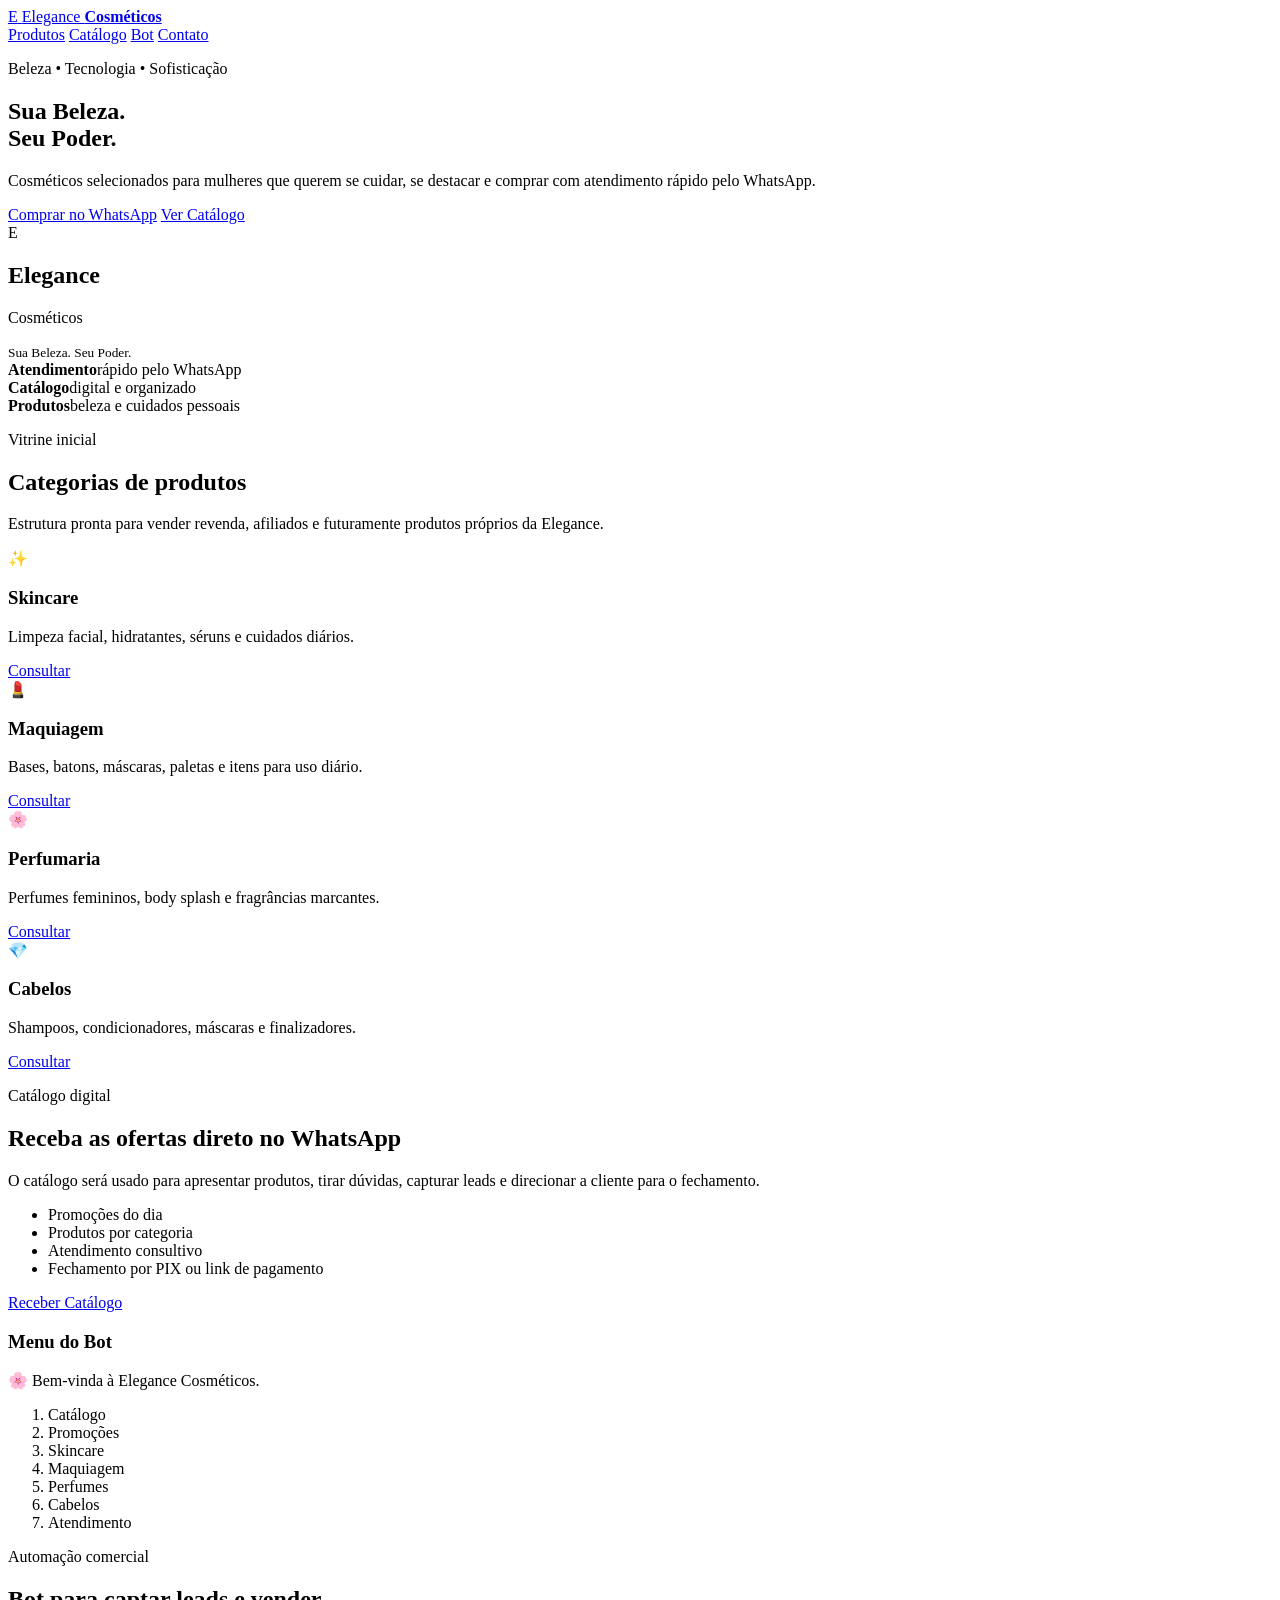
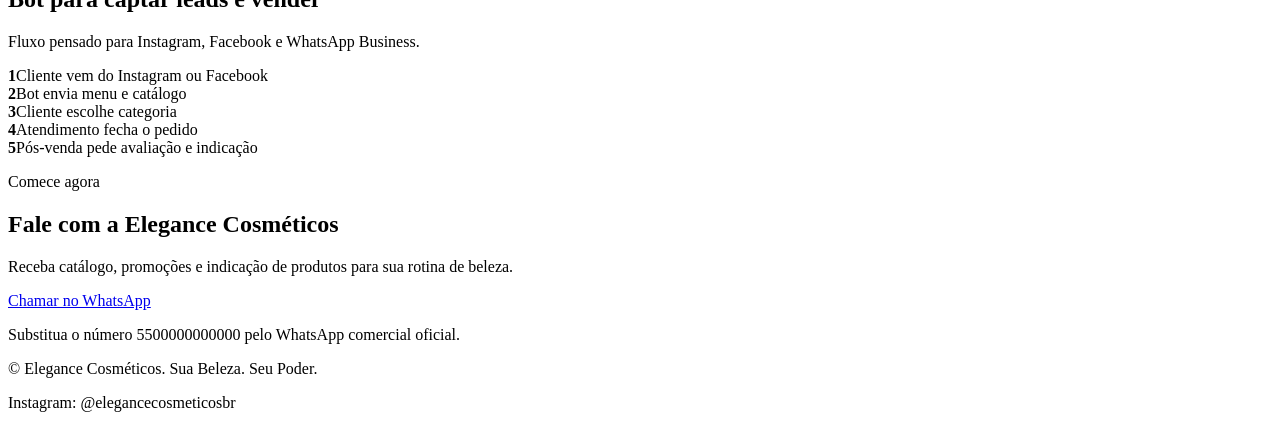
==== elegance-cosmeticos/index.html @ 9af6d6ea "Adicionar site inicial da Elegance Cosméticos" ====
<!DOCTYPE html>
<html lang="pt-BR">
<head>
  <meta charset="UTF-8" />
  <meta name="viewport" content="width=device-width, initial-scale=1.0" />
  <title>Elegance Cosméticos | Sua Beleza. Seu Poder.</title>
  <meta name="description" content="Elegance Cosméticos: catálogo, promoções, skincare, maquiagem, perfumes e cuidados pessoais com atendimento pelo WhatsApp." />
  <link rel="stylesheet" href="css/style.css" />
</head>
<body>
  <header class="topbar">
    <a class="brand" href="#inicio" aria-label="Elegance Cosméticos">
      <span class="brand-mark">E</span>
      <span class="brand-text">Elegance <strong>Cosméticos</strong></span>
    </a>
    <nav class="nav">
      <a href="#produtos">Produtos</a>
      <a href="#catalogo">Catálogo</a>
      <a href="#bot">Bot</a>
      <a href="#contato">Contato</a>
    </nav>
  </header>

  <main id="inicio">
    <section class="hero">
      <div class="hero-content">
        <p class="eyebrow">Beleza • Tecnologia • Sofisticação</p>
        <h1>Sua Beleza.<br />Seu Poder.</h1>
        <p class="subtitle">Cosméticos selecionados para mulheres que querem se cuidar, se destacar e comprar com atendimento rápido pelo WhatsApp.</p>
        <div class="hero-actions">
          <a class="btn primary" id="btn-whatsapp-hero" href="https://wa.me/5500000000000?text=Ol%C3%A1%2C%20quero%20receber%20o%20cat%C3%A1logo%20da%20Elegance%20Cosm%C3%A9ticos" target="_blank" rel="noopener">Comprar no WhatsApp</a>
          <a class="btn secondary" href="#catalogo">Ver Catálogo</a>
        </div>
      </div>
      <div class="hero-card" aria-label="Logo Elegance Cosméticos">
        <div class="logo-orb">
          <span>E</span>
        </div>
        <h2>Elegance</h2>
        <p>Cosméticos</p>
        <small>Sua Beleza. Seu Poder.</small>
      </div>
    </section>

    <section class="metrics" aria-label="Diferenciais">
      <div><strong>Atendimento</strong><span>rápido pelo WhatsApp</span></div>
      <div><strong>Catálogo</strong><span>digital e organizado</span></div>
      <div><strong>Produtos</strong><span>beleza e cuidados pessoais</span></div>
    </section>

    <section id="produtos" class="section">
      <div class="section-head">
        <p class="eyebrow">Vitrine inicial</p>
        <h2>Categorias de produtos</h2>
        <p>Estrutura pronta para vender revenda, afiliados e futuramente produtos próprios da Elegance.</p>
      </div>
      <div class="grid cards">
        <article class="card">
          <span>✨</span>
          <h3>Skincare</h3>
          <p>Limpeza facial, hidratantes, séruns e cuidados diários.</p>
          <a href="https://wa.me/5500000000000?text=Quero%20produtos%20de%20skincare%20da%20Elegance" target="_blank" rel="noopener">Consultar</a>
        </article>
        <article class="card">
          <span>💄</span>
          <h3>Maquiagem</h3>
          <p>Bases, batons, máscaras, paletas e itens para uso diário.</p>
          <a href="https://wa.me/5500000000000?text=Quero%20produtos%20de%20maquiagem%20da%20Elegance" target="_blank" rel="noopener">Consultar</a>
        </article>
        <article class="card">
          <span>🌸</span>
          <h3>Perfumaria</h3>
          <p>Perfumes femininos, body splash e fragrâncias marcantes.</p>
          <a href="https://wa.me/5500000000000?text=Quero%20ver%20perfumes%20da%20Elegance" target="_blank" rel="noopener">Consultar</a>
        </article>
        <article class="card">
          <span>💎</span>
          <h3>Cabelos</h3>
          <p>Shampoos, condicionadores, máscaras e finalizadores.</p>
          <a href="https://wa.me/5500000000000?text=Quero%20produtos%20para%20cabelos%20da%20Elegance" target="_blank" rel="noopener">Consultar</a>
        </article>
      </div>
    </section>

    <section id="catalogo" class="section split">
      <div>
        <p class="eyebrow">Catálogo digital</p>
        <h2>Receba as ofertas direto no WhatsApp</h2>
        <p>O catálogo será usado para apresentar produtos, tirar dúvidas, capturar leads e direcionar a cliente para o fechamento.</p>
        <ul class="checklist">
          <li>Promoções do dia</li>
          <li>Produtos por categoria</li>
          <li>Atendimento consultivo</li>
          <li>Fechamento por PIX ou link de pagamento</li>
        </ul>
        <a class="btn primary" href="https://wa.me/5500000000000?text=Ol%C3%A1%2C%20quero%20receber%20o%20cat%C3%A1logo%20da%20Elegance%20Cosm%C3%A9ticos" target="_blank" rel="noopener">Receber Catálogo</a>
      </div>
      <div class="catalog-card">
        <h3>Menu do Bot</h3>
        <p>🌸 Bem-vinda à Elegance Cosméticos.</p>
        <ol>
          <li>Catálogo</li>
          <li>Promoções</li>
          <li>Skincare</li>
          <li>Maquiagem</li>
          <li>Perfumes</li>
          <li>Cabelos</li>
          <li>Atendimento</li>
        </ol>
      </div>
    </section>

    <section id="bot" class="section">
      <div class="section-head">
        <p class="eyebrow">Automação comercial</p>
        <h2>Bot para captar leads e vender</h2>
        <p>Fluxo pensado para Instagram, Facebook e WhatsApp Business.</p>
      </div>
      <div class="timeline">
        <div><strong>1</strong><span>Cliente vem do Instagram ou Facebook</span></div>
        <div><strong>2</strong><span>Bot envia menu e catálogo</span></div>
        <div><strong>3</strong><span>Cliente escolhe categoria</span></div>
        <div><strong>4</strong><span>Atendimento fecha o pedido</span></div>
        <div><strong>5</strong><span>Pós-venda pede avaliação e indicação</span></div>
      </div>
    </section>

    <section id="contato" class="section contact">
      <p class="eyebrow">Comece agora</p>
      <h2>Fale com a Elegance Cosméticos</h2>
      <p>Receba catálogo, promoções e indicação de produtos para sua rotina de beleza.</p>
      <a class="btn primary" href="https://wa.me/5500000000000?text=Ol%C3%A1%2C%20vim%20pelo%20site%20da%20Elegance%20Cosm%C3%A9ticos" target="_blank" rel="noopener">Chamar no WhatsApp</a>
      <p class="note">Substitua o número 5500000000000 pelo WhatsApp comercial oficial.</p>
    </section>
  </main>

  <footer class="footer">
    <p>© <span id="year"></span> Elegance Cosméticos. Sua Beleza. Seu Poder.</p>
    <p>Instagram: @elegancecosmeticosbr</p>
  </footer>

  <script src="js/script.js"></script>
</body>
</html>
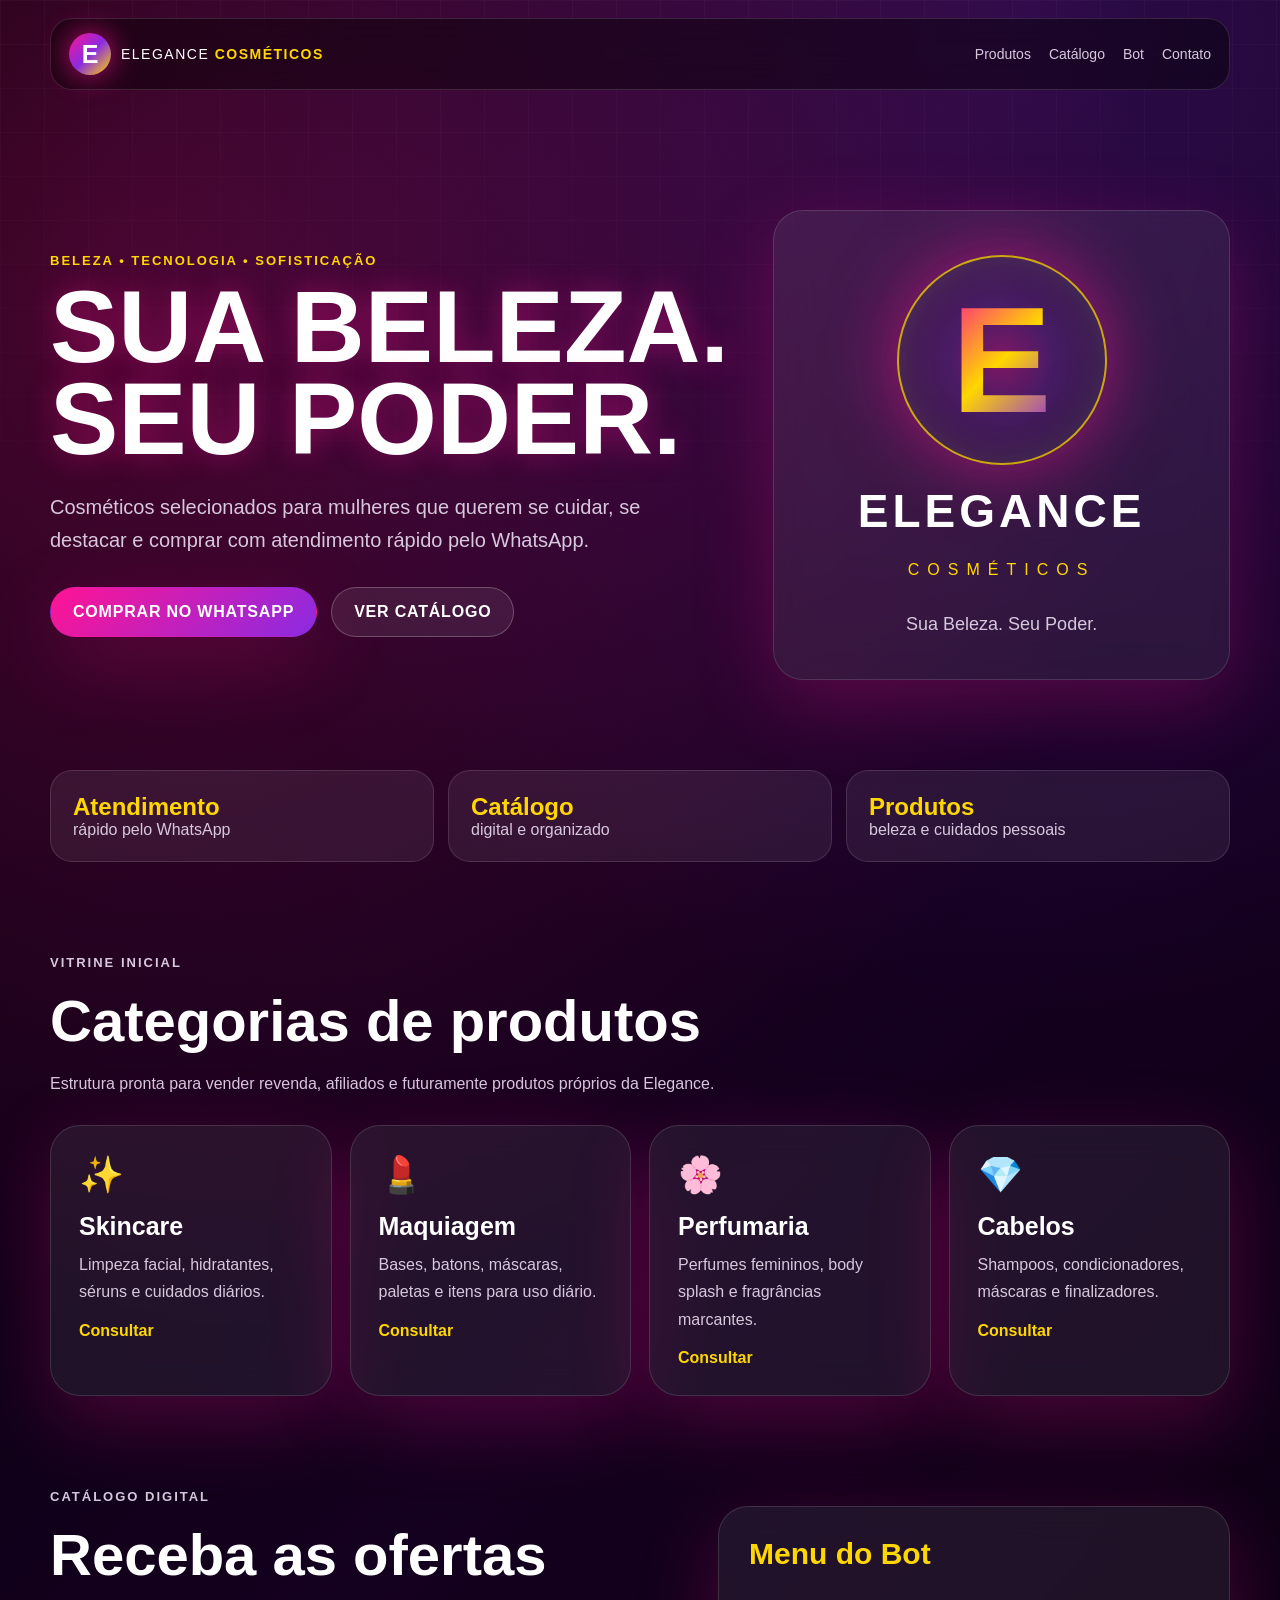
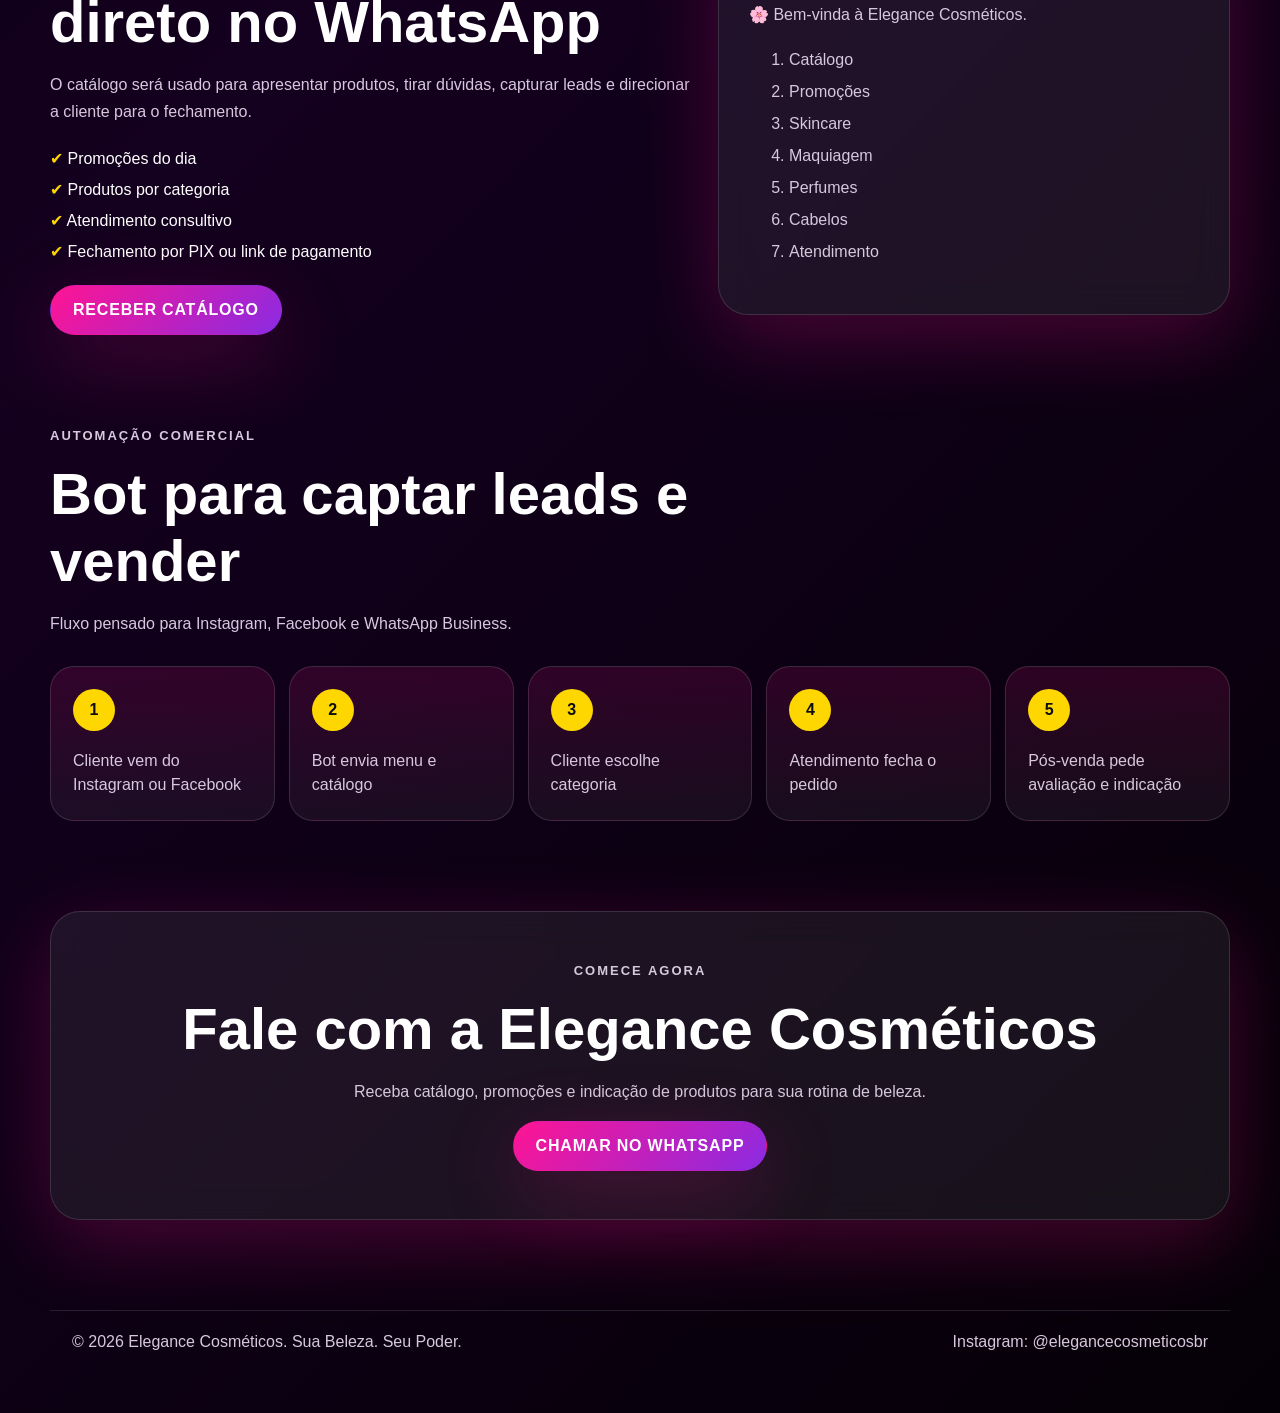
==== commit c98061e3: "Configurar WhatsApp comercial da Elegance Cosméticos" ====
--- a/elegance-cosmeticos/index.html
+++ b/elegance-cosmeticos/index.html
@@ -28,7 +28,7 @@
         <h1>Sua Beleza.<br />Seu Poder.</h1>
         <p class="subtitle">Cosméticos selecionados para mulheres que querem se cuidar, se destacar e comprar com atendimento rápido pelo WhatsApp.</p>
         <div class="hero-actions">
-          <a class="btn primary" id="btn-whatsapp-hero" href="https://wa.me/5500000000000?text=Ol%C3%A1%2C%20quero%20receber%20o%20cat%C3%A1logo%20da%20Elegance%20Cosm%C3%A9ticos" target="_blank" rel="noopener">Comprar no WhatsApp</a>
+          <a class="btn primary" id="btn-whatsapp-hero" href="https://wa.me/5531995170249?text=Ol%C3%A1%2C%20quero%20receber%20o%20cat%C3%A1logo%20da%20Elegance%20Cosm%C3%A9ticos" target="_blank" rel="noopener">Comprar no WhatsApp</a>
           <a class="btn secondary" href="#catalogo">Ver Catálogo</a>
         </div>
       </div>
@@ -59,25 +59,25 @@
           <span>✨</span>
           <h3>Skincare</h3>
           <p>Limpeza facial, hidratantes, séruns e cuidados diários.</p>
-          <a href="https://wa.me/5500000000000?text=Quero%20produtos%20de%20skincare%20da%20Elegance" target="_blank" rel="noopener">Consultar</a>
+          <a href="https://wa.me/5531995170249?text=Quero%20produtos%20de%20skincare%20da%20Elegance" target="_blank" rel="noopener">Consultar</a>
         </article>
         <article class="card">
           <span>💄</span>
           <h3>Maquiagem</h3>
           <p>Bases, batons, máscaras, paletas e itens para uso diário.</p>
-          <a href="https://wa.me/5500000000000?text=Quero%20produtos%20de%20maquiagem%20da%20Elegance" target="_blank" rel="noopener">Consultar</a>
+          <a href="https://wa.me/5531995170249?text=Quero%20produtos%20de%20maquiagem%20da%20Elegance" target="_blank" rel="noopener">Consultar</a>
         </article>
         <article class="card">
           <span>🌸</span>
           <h3>Perfumaria</h3>
           <p>Perfumes femininos, body splash e fragrâncias marcantes.</p>
-          <a href="https://wa.me/5500000000000?text=Quero%20ver%20perfumes%20da%20Elegance" target="_blank" rel="noopener">Consultar</a>
+          <a href="https://wa.me/5531995170249?text=Quero%20ver%20perfumes%20da%20Elegance" target="_blank" rel="noopener">Consultar</a>
         </article>
         <article class="card">
           <span>💎</span>
           <h3>Cabelos</h3>
           <p>Shampoos, condicionadores, máscaras e finalizadores.</p>
-          <a href="https://wa.me/5500000000000?text=Quero%20produtos%20para%20cabelos%20da%20Elegance" target="_blank" rel="noopener">Consultar</a>
+          <a href="https://wa.me/5531995170249?text=Quero%20produtos%20para%20cabelos%20da%20Elegance" target="_blank" rel="noopener">Consultar</a>
         </article>
       </div>
     </section>
@@ -93,7 +93,7 @@
           <li>Atendimento consultivo</li>
           <li>Fechamento por PIX ou link de pagamento</li>
         </ul>
-        <a class="btn primary" href="https://wa.me/5500000000000?text=Ol%C3%A1%2C%20quero%20receber%20o%20cat%C3%A1logo%20da%20Elegance%20Cosm%C3%A9ticos" target="_blank" rel="noopener">Receber Catálogo</a>
+        <a class="btn primary" href="https://wa.me/5531995170249?text=Ol%C3%A1%2C%20quero%20receber%20o%20cat%C3%A1logo%20da%20Elegance%20Cosm%C3%A9ticos" target="_blank" rel="noopener">Receber Catálogo</a>
       </div>
       <div class="catalog-card">
         <h3>Menu do Bot</h3>
@@ -129,8 +129,7 @@
       <p class="eyebrow">Comece agora</p>
       <h2>Fale com a Elegance Cosméticos</h2>
       <p>Receba catálogo, promoções e indicação de produtos para sua rotina de beleza.</p>
-      <a class="btn primary" href="https://wa.me/5500000000000?text=Ol%C3%A1%2C%20vim%20pelo%20site%20da%20Elegance%20Cosm%C3%A9ticos" target="_blank" rel="noopener">Chamar no WhatsApp</a>
-      <p class="note">Substitua o número 5500000000000 pelo WhatsApp comercial oficial.</p>
+      <a class="btn primary" href="https://wa.me/5531995170249?text=Ol%C3%A1%2C%20vim%20pelo%20site%20da%20Elegance%20Cosm%C3%A9ticos" target="_blank" rel="noopener">Chamar no WhatsApp</a>
     </section>
   </main>
 
--- a/elegance-cosmeticos/css/style.css
+++ b/elegance-cosmeticos/css/style.css
@@ -0,0 +1,415 @@
+:root {
+  --bg: #09000d;
+  --panel: rgba(255, 255, 255, 0.07);
+  --panel-strong: rgba(255, 255, 255, 0.12);
+  --pink: #ff1493;
+  --purple: #8a2be2;
+  --gold: #ffd700;
+  --white: #ffffff;
+  --muted: #d7c8dd;
+  --dark: #0d0d0d;
+  --shadow: 0 24px 80px rgba(255, 20, 147, 0.24);
+}
+
+* {
+  box-sizing: border-box;
+}
+
+html {
+  scroll-behavior: smooth;
+}
+
+body {
+  margin: 0;
+  font-family: Arial, Helvetica, sans-serif;
+  color: var(--white);
+  background:
+    radial-gradient(circle at 10% 10%, rgba(255, 20, 147, 0.26), transparent 35%),
+    radial-gradient(circle at 80% 0%, rgba(138, 43, 226, 0.26), transparent 32%),
+    linear-gradient(135deg, #050007 0%, #14001f 45%, #050007 100%);
+  min-height: 100vh;
+}
+
+body::before {
+  content: "";
+  position: fixed;
+  inset: 0;
+  pointer-events: none;
+  background-image:
+    linear-gradient(rgba(255, 255, 255, 0.035) 1px, transparent 1px),
+    linear-gradient(90deg, rgba(255, 255, 255, 0.035) 1px, transparent 1px);
+  background-size: 44px 44px;
+  mask-image: linear-gradient(to bottom, rgba(0,0,0,0.8), transparent 75%);
+}
+
+a {
+  color: inherit;
+  text-decoration: none;
+}
+
+.topbar {
+  width: min(1180px, calc(100% - 32px));
+  margin: 18px auto 0;
+  padding: 14px 18px;
+  display: flex;
+  justify-content: space-between;
+  align-items: center;
+  gap: 18px;
+  background: rgba(0, 0, 0, 0.42);
+  border: 1px solid rgba(255, 255, 255, 0.13);
+  border-radius: 22px;
+  backdrop-filter: blur(16px);
+  position: sticky;
+  top: 12px;
+  z-index: 10;
+}
+
+.brand {
+  display: flex;
+  align-items: center;
+  gap: 10px;
+}
+
+.brand-mark {
+  width: 42px;
+  height: 42px;
+  display: grid;
+  place-items: center;
+  border-radius: 50%;
+  font-weight: 900;
+  font-size: 25px;
+  background: linear-gradient(135deg, var(--pink), var(--purple), var(--gold));
+  box-shadow: 0 0 28px rgba(255, 20, 147, 0.72);
+}
+
+.brand-text {
+  text-transform: uppercase;
+  letter-spacing: 1.5px;
+  font-size: 14px;
+}
+
+.brand-text strong {
+  color: var(--gold);
+}
+
+.nav {
+  display: flex;
+  gap: 18px;
+  color: var(--muted);
+  font-size: 14px;
+}
+
+.nav a:hover {
+  color: var(--white);
+}
+
+.hero {
+  width: min(1180px, calc(100% - 32px));
+  min-height: 650px;
+  margin: 30px auto 0;
+  display: grid;
+  grid-template-columns: 1.2fr 0.8fr;
+  align-items: center;
+  gap: 38px;
+}
+
+.eyebrow {
+  color: var(--gold);
+  text-transform: uppercase;
+  font-weight: 700;
+  letter-spacing: 2px;
+  font-size: 13px;
+}
+
+h1, h2, h3, p {
+  margin-top: 0;
+}
+
+h1 {
+  font-size: clamp(54px, 8vw, 104px);
+  line-height: 0.9;
+  margin-bottom: 26px;
+  text-transform: uppercase;
+  text-shadow: 0 0 30px rgba(255, 20, 147, 0.42);
+}
+
+.subtitle {
+  color: var(--muted);
+  max-width: 620px;
+  font-size: 20px;
+  line-height: 1.65;
+}
+
+.hero-actions {
+  display: flex;
+  flex-wrap: wrap;
+  gap: 14px;
+  margin-top: 30px;
+}
+
+.btn {
+  display: inline-flex;
+  align-items: center;
+  justify-content: center;
+  min-height: 50px;
+  padding: 0 22px;
+  border-radius: 999px;
+  font-weight: 800;
+  text-transform: uppercase;
+  letter-spacing: 0.8px;
+  border: 1px solid transparent;
+}
+
+.btn.primary {
+  background: linear-gradient(135deg, var(--pink), var(--purple));
+  box-shadow: var(--shadow);
+}
+
+.btn.secondary {
+  border-color: rgba(255, 255, 255, 0.24);
+  background: rgba(255, 255, 255, 0.08);
+}
+
+.hero-card, .catalog-card, .card, .contact {
+  background: var(--panel);
+  border: 1px solid rgba(255, 255, 255, 0.13);
+  border-radius: 30px;
+  box-shadow: var(--shadow);
+  backdrop-filter: blur(18px);
+}
+
+.hero-card {
+  min-height: 470px;
+  display: grid;
+  place-items: center;
+  text-align: center;
+  padding: 34px;
+}
+
+.logo-orb {
+  width: 210px;
+  height: 210px;
+  border-radius: 50%;
+  display: grid;
+  place-items: center;
+  border: 2px solid rgba(255, 215, 0, 0.75);
+  background: radial-gradient(circle, rgba(255, 20, 147, 0.35), rgba(138, 43, 226, 0.18), transparent 70%);
+  box-shadow: inset 0 0 40px rgba(255, 255, 255, 0.1), 0 0 70px rgba(255, 20, 147, 0.55);
+}
+
+.logo-orb span {
+  font-size: 150px;
+  font-weight: 900;
+  line-height: 1;
+  background: linear-gradient(135deg, var(--pink), var(--gold), var(--purple));
+  -webkit-background-clip: text;
+  background-clip: text;
+  color: transparent;
+}
+
+.hero-card h2 {
+  font-size: 46px;
+  text-transform: uppercase;
+  letter-spacing: 4px;
+  margin-bottom: 4px;
+}
+
+.hero-card p {
+  color: var(--gold);
+  text-transform: uppercase;
+  letter-spacing: 8px;
+}
+
+.hero-card small {
+  color: var(--muted);
+  font-size: 18px;
+}
+
+.metrics {
+  width: min(1180px, calc(100% - 32px));
+  margin: 0 auto 40px;
+  display: grid;
+  grid-template-columns: repeat(3, 1fr);
+  gap: 14px;
+}
+
+.metrics div {
+  padding: 22px;
+  border-radius: 22px;
+  background: var(--panel);
+  border: 1px solid rgba(255, 255, 255, 0.12);
+}
+
+.metrics strong,
+.metrics span {
+  display: block;
+}
+
+.metrics strong {
+  font-size: 24px;
+  color: var(--gold);
+}
+
+.metrics span {
+  color: var(--muted);
+}
+
+.section {
+  width: min(1180px, calc(100% - 32px));
+  margin: 90px auto;
+}
+
+.section-head {
+  max-width: 720px;
+  margin-bottom: 28px;
+}
+
+.section h2 {
+  font-size: clamp(34px, 5vw, 58px);
+  margin-bottom: 16px;
+}
+
+.section p {
+  color: var(--muted);
+  line-height: 1.7;
+}
+
+.grid.cards {
+  display: grid;
+  grid-template-columns: repeat(4, 1fr);
+  gap: 18px;
+}
+
+.card {
+  padding: 28px;
+}
+
+.card span {
+  font-size: 36px;
+}
+
+.card h3 {
+  font-size: 25px;
+  margin: 16px 0 10px;
+}
+
+.card a {
+  color: var(--gold);
+  font-weight: 800;
+}
+
+.split {
+  display: grid;
+  grid-template-columns: 1fr 0.8fr;
+  gap: 28px;
+  align-items: center;
+}
+
+.checklist {
+  list-style: none;
+  padding: 0;
+  margin: 24px 0;
+}
+
+.checklist li {
+  margin: 12px 0;
+  color: var(--white);
+}
+
+.checklist li::before {
+  content: "✔ ";
+  color: var(--gold);
+}
+
+.catalog-card {
+  padding: 30px;
+}
+
+.catalog-card h3 {
+  color: var(--gold);
+  font-size: 30px;
+}
+
+.catalog-card ol {
+  color: var(--muted);
+  line-height: 2;
+}
+
+.timeline {
+  display: grid;
+  grid-template-columns: repeat(5, 1fr);
+  gap: 14px;
+}
+
+.timeline div {
+  padding: 22px;
+  min-height: 150px;
+  border-radius: 24px;
+  background: linear-gradient(180deg, rgba(255, 20, 147, 0.14), rgba(255,255,255,0.05));
+  border: 1px solid rgba(255, 255, 255, 0.13);
+}
+
+.timeline strong {
+  width: 42px;
+  height: 42px;
+  border-radius: 50%;
+  display: grid;
+  place-items: center;
+  background: var(--gold);
+  color: var(--dark);
+  margin-bottom: 18px;
+}
+
+.timeline span {
+  color: var(--muted);
+  line-height: 1.55;
+}
+
+.contact {
+  padding: 48px;
+  text-align: center;
+}
+
+.note {
+  margin-top: 20px;
+  font-size: 14px;
+}
+
+.footer {
+  width: min(1180px, calc(100% - 32px));
+  margin: 40px auto 24px;
+  padding: 22px;
+  color: var(--muted);
+  display: flex;
+  justify-content: space-between;
+  gap: 16px;
+  border-top: 1px solid rgba(255, 255, 255, 0.12);
+}
+
+@media (max-width: 900px) {
+  .topbar,
+  .footer {
+    flex-direction: column;
+  }
+
+  .nav {
+    flex-wrap: wrap;
+    justify-content: center;
+  }
+
+  .hero,
+  .split {
+    grid-template-columns: 1fr;
+  }
+
+  .metrics,
+  .grid.cards,
+  .timeline {
+    grid-template-columns: 1fr;
+  }
+
+  .hero {
+    min-height: auto;
+    padding: 40px 0;
+  }
+}
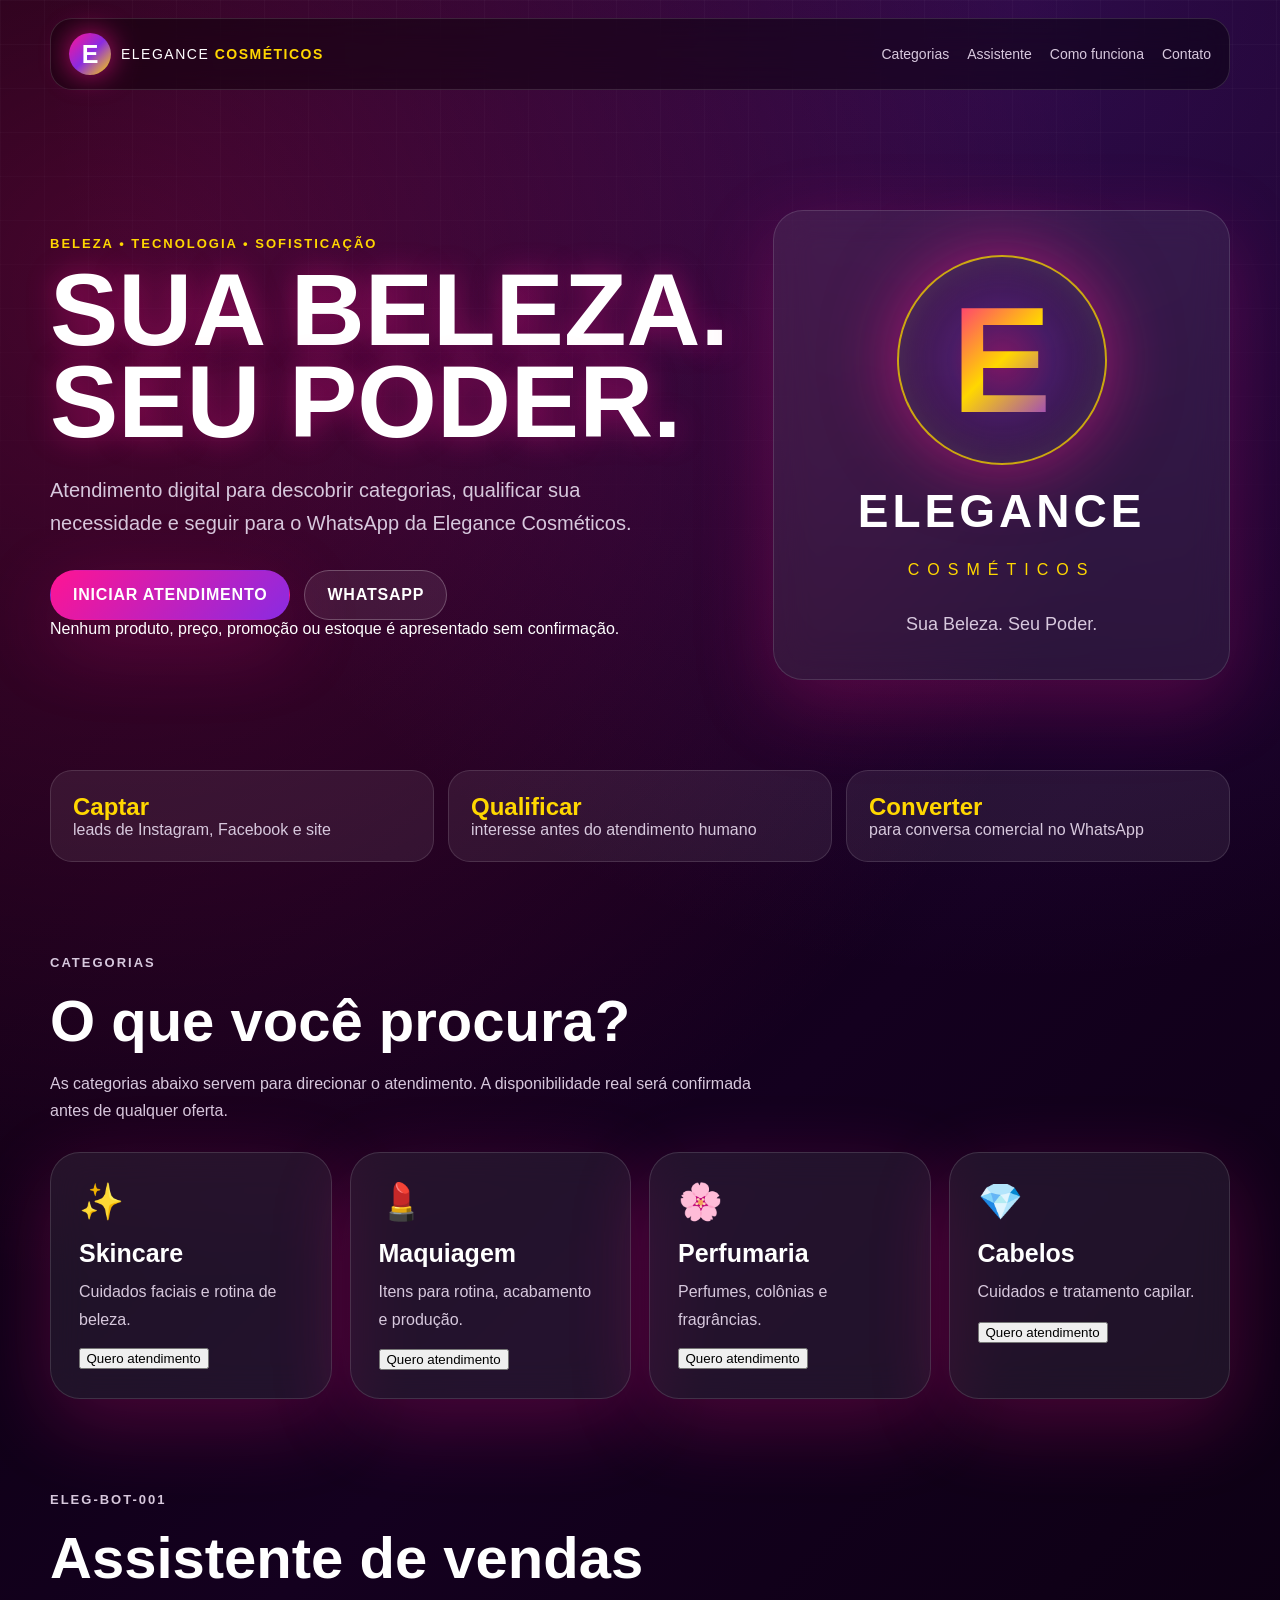
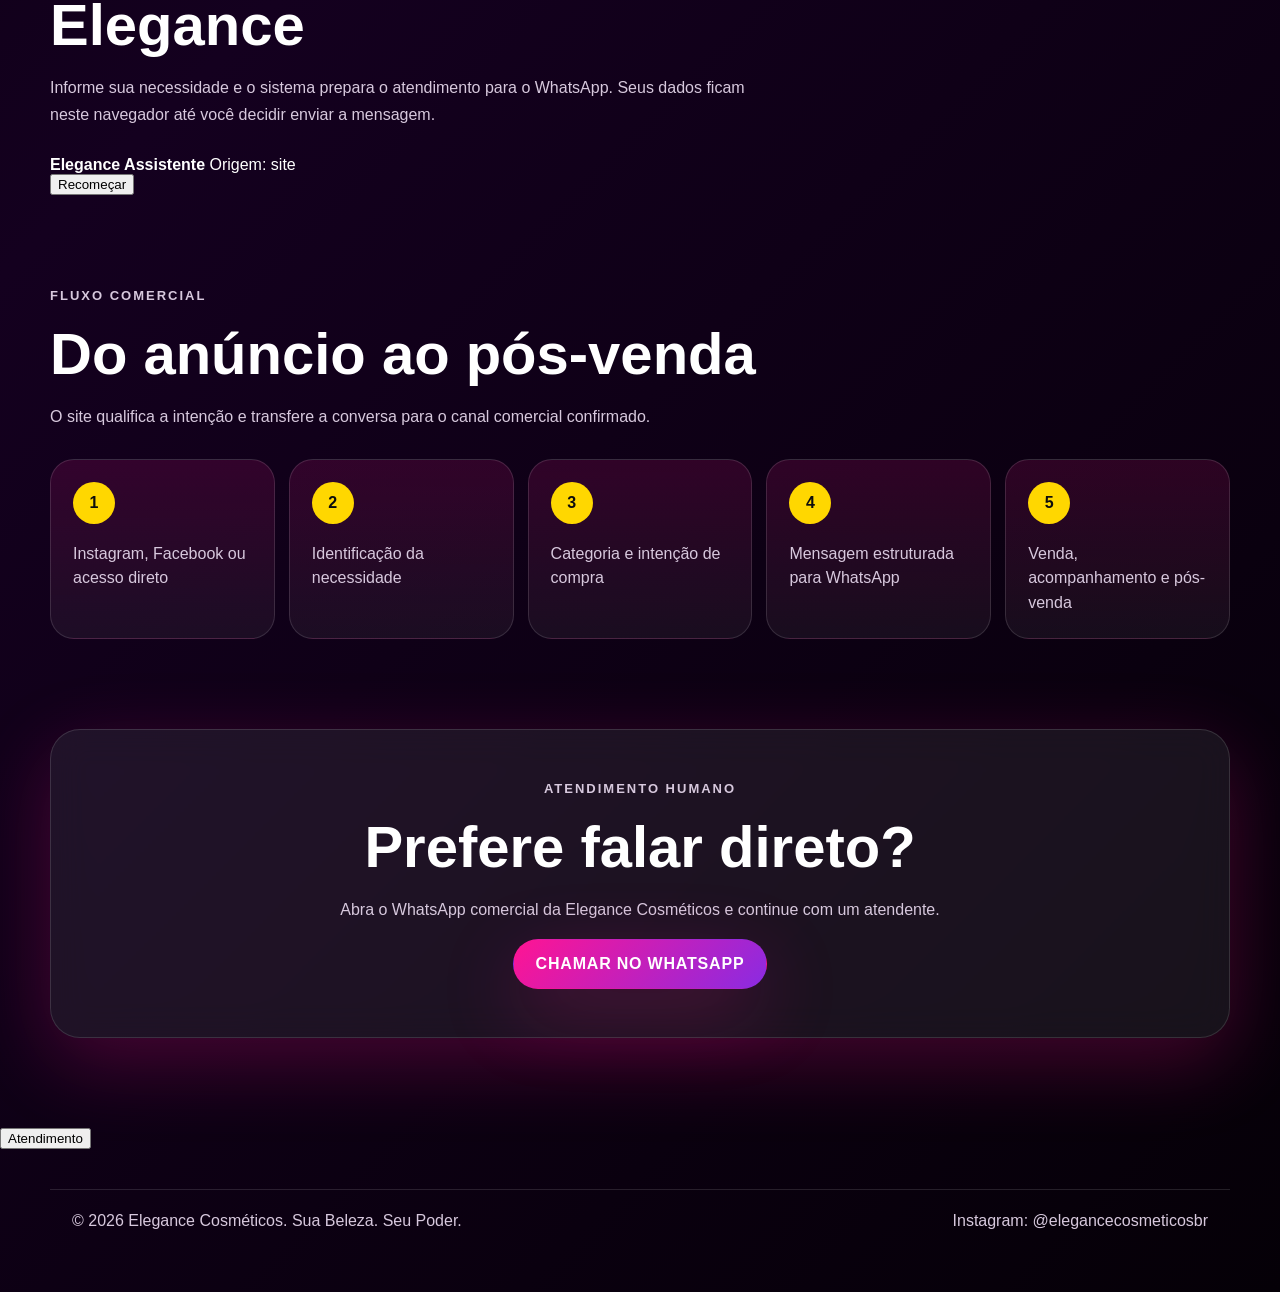
==== commit 9ac3648b: "Adicionar assistente comercial interativo da Elegance" ====
--- a/elegance-cosmeticos/index.html
+++ b/elegance-cosmeticos/index.html
@@ -4,7 +4,7 @@
   <meta charset="UTF-8" />
   <meta name="viewport" content="width=device-width, initial-scale=1.0" />
   <title>Elegance Cosméticos | Sua Beleza. Seu Poder.</title>
-  <meta name="description" content="Elegance Cosméticos: catálogo, promoções, skincare, maquiagem, perfumes e cuidados pessoais com atendimento pelo WhatsApp." />
+  <meta name="description" content="Elegance Cosméticos: beleza, perfumaria, maquiagem, skincare e cuidados pessoais com atendimento pelo WhatsApp." />
   <link rel="stylesheet" href="css/style.css" />
 </head>
 <body>
@@ -14,9 +14,9 @@
       <span class="brand-text">Elegance <strong>Cosméticos</strong></span>
     </a>
     <nav class="nav">
-      <a href="#produtos">Produtos</a>
-      <a href="#catalogo">Catálogo</a>
-      <a href="#bot">Bot</a>
+      <a href="#produtos">Categorias</a>
+      <a href="#assistente">Assistente</a>
+      <a href="#fluxo">Como funciona</a>
       <a href="#contato">Contato</a>
     </nav>
   </header>
@@ -26,112 +26,124 @@
       <div class="hero-content">
         <p class="eyebrow">Beleza • Tecnologia • Sofisticação</p>
         <h1>Sua Beleza.<br />Seu Poder.</h1>
-        <p class="subtitle">Cosméticos selecionados para mulheres que querem se cuidar, se destacar e comprar com atendimento rápido pelo WhatsApp.</p>
+        <p class="subtitle">Atendimento digital para descobrir categorias, qualificar sua necessidade e seguir para o WhatsApp da Elegance Cosméticos.</p>
         <div class="hero-actions">
-          <a class="btn primary" id="btn-whatsapp-hero" href="https://wa.me/5531995170249?text=Ol%C3%A1%2C%20quero%20receber%20o%20cat%C3%A1logo%20da%20Elegance%20Cosm%C3%A9ticos" target="_blank" rel="noopener">Comprar no WhatsApp</a>
-          <a class="btn secondary" href="#catalogo">Ver Catálogo</a>
+          <a class="btn primary" href="#assistente">Iniciar atendimento</a>
+          <a class="btn secondary" href="https://wa.me/5531995170249?text=Ol%C3%A1%2C%20vim%20pelo%20site%20da%20Elegance%20Cosm%C3%A9ticos" target="_blank" rel="noopener">WhatsApp</a>
         </div>
+        <p class="microcopy">Nenhum produto, preço, promoção ou estoque é apresentado sem confirmação.</p>
       </div>
-      <div class="hero-card" aria-label="Logo Elegance Cosméticos">
-        <div class="logo-orb">
-          <span>E</span>
-        </div>
+
+      <div class="hero-card" aria-label="Elegance Cosméticos">
+        <div class="logo-orb"><span>E</span></div>
         <h2>Elegance</h2>
         <p>Cosméticos</p>
         <small>Sua Beleza. Seu Poder.</small>
       </div>
     </section>
 
-    <section class="metrics" aria-label="Diferenciais">
-      <div><strong>Atendimento</strong><span>rápido pelo WhatsApp</span></div>
-      <div><strong>Catálogo</strong><span>digital e organizado</span></div>
-      <div><strong>Produtos</strong><span>beleza e cuidados pessoais</span></div>
+    <section class="metrics" aria-label="Objetivos da operação">
+      <div><strong>Captar</strong><span>leads de Instagram, Facebook e site</span></div>
+      <div><strong>Qualificar</strong><span>interesse antes do atendimento humano</span></div>
+      <div><strong>Converter</strong><span>para conversa comercial no WhatsApp</span></div>
     </section>
 
     <section id="produtos" class="section">
       <div class="section-head">
-        <p class="eyebrow">Vitrine inicial</p>
-        <h2>Categorias de produtos</h2>
-        <p>Estrutura pronta para vender revenda, afiliados e futuramente produtos próprios da Elegance.</p>
+        <p class="eyebrow">Categorias</p>
+        <h2>O que você procura?</h2>
+        <p>As categorias abaixo servem para direcionar o atendimento. A disponibilidade real será confirmada antes de qualquer oferta.</p>
       </div>
+
       <div class="grid cards">
         <article class="card">
           <span>✨</span>
           <h3>Skincare</h3>
-          <p>Limpeza facial, hidratantes, séruns e cuidados diários.</p>
-          <a href="https://wa.me/5531995170249?text=Quero%20produtos%20de%20skincare%20da%20Elegance" target="_blank" rel="noopener">Consultar</a>
+          <p>Cuidados faciais e rotina de beleza.</p>
+          <button class="text-button js-start-category" data-category="Skincare">Quero atendimento</button>
         </article>
         <article class="card">
           <span>💄</span>
           <h3>Maquiagem</h3>
-          <p>Bases, batons, máscaras, paletas e itens para uso diário.</p>
-          <a href="https://wa.me/5531995170249?text=Quero%20produtos%20de%20maquiagem%20da%20Elegance" target="_blank" rel="noopener">Consultar</a>
+          <p>Itens para rotina, acabamento e produção.</p>
+          <button class="text-button js-start-category" data-category="Maquiagem">Quero atendimento</button>
         </article>
         <article class="card">
           <span>🌸</span>
           <h3>Perfumaria</h3>
-          <p>Perfumes femininos, body splash e fragrâncias marcantes.</p>
-          <a href="https://wa.me/5531995170249?text=Quero%20ver%20perfumes%20da%20Elegance" target="_blank" rel="noopener">Consultar</a>
+          <p>Perfumes, colônias e fragrâncias.</p>
+          <button class="text-button js-start-category" data-category="Perfumaria">Quero atendimento</button>
         </article>
         <article class="card">
           <span>💎</span>
           <h3>Cabelos</h3>
-          <p>Shampoos, condicionadores, máscaras e finalizadores.</p>
-          <a href="https://wa.me/5531995170249?text=Quero%20produtos%20para%20cabelos%20da%20Elegance" target="_blank" rel="noopener">Consultar</a>
+          <p>Cuidados e tratamento capilar.</p>
+          <button class="text-button js-start-category" data-category="Cabelos">Quero atendimento</button>
         </article>
       </div>
     </section>
 
-    <section id="catalogo" class="section split">
-      <div>
-        <p class="eyebrow">Catálogo digital</p>
-        <h2>Receba as ofertas direto no WhatsApp</h2>
-        <p>O catálogo será usado para apresentar produtos, tirar dúvidas, capturar leads e direcionar a cliente para o fechamento.</p>
-        <ul class="checklist">
-          <li>Promoções do dia</li>
-          <li>Produtos por categoria</li>
-          <li>Atendimento consultivo</li>
-          <li>Fechamento por PIX ou link de pagamento</li>
-        </ul>
-        <a class="btn primary" href="https://wa.me/5531995170249?text=Ol%C3%A1%2C%20quero%20receber%20o%20cat%C3%A1logo%20da%20Elegance%20Cosm%C3%A9ticos" target="_blank" rel="noopener">Receber Catálogo</a>
+    <section id="assistente" class="section assistant-section">
+      <div class="section-head">
+        <p class="eyebrow">ELEG-BOT-001</p>
+        <h2>Assistente de vendas Elegance</h2>
+        <p>Informe sua necessidade e o sistema prepara o atendimento para o WhatsApp. Seus dados ficam neste navegador até você decidir enviar a mensagem.</p>
       </div>
-      <div class="catalog-card">
-        <h3>Menu do Bot</h3>
-        <p>🌸 Bem-vinda à Elegance Cosméticos.</p>
-        <ol>
-          <li>Catálogo</li>
-          <li>Promoções</li>
-          <li>Skincare</li>
-          <li>Maquiagem</li>
-          <li>Perfumes</li>
-          <li>Cabelos</li>
-          <li>Atendimento</li>
-        </ol>
+
+      <div class="bot-shell">
+        <div class="bot-top">
+          <div>
+            <strong>Elegance Assistente</strong>
+            <span id="lead-source-label">Origem: site</span>
+          </div>
+          <button id="bot-reset" class="bot-reset" type="button">Recomeçar</button>
+        </div>
+
+        <div id="bot-messages" class="bot-messages" aria-live="polite"></div>
+        <div id="bot-actions" class="bot-actions"></div>
+
+        <form id="bot-name-form" class="bot-form" hidden>
+          <label for="lead-name">Como podemos chamar você?</label>
+          <div class="bot-form-row">
+            <input id="lead-name" name="lead-name" autocomplete="name" maxlength="60" placeholder="Seu nome" required />
+            <button class="btn primary compact" type="submit">Continuar</button>
+          </div>
+        </form>
+
+        <div id="bot-result" class="bot-result" hidden>
+          <h3>Atendimento preparado</h3>
+          <p id="bot-summary"></p>
+          <a id="bot-whatsapp" class="btn primary" href="#" target="_blank" rel="noopener">Continuar no WhatsApp</a>
+          <button id="bot-copy" class="btn secondary" type="button">Copiar resumo</button>
+        </div>
       </div>
     </section>
 
-    <section id="bot" class="section">
+    <section id="fluxo" class="section">
       <div class="section-head">
-        <p class="eyebrow">Automação comercial</p>
-        <h2>Bot para captar leads e vender</h2>
-        <p>Fluxo pensado para Instagram, Facebook e WhatsApp Business.</p>
+        <p class="eyebrow">Fluxo comercial</p>
+        <h2>Do anúncio ao pós-venda</h2>
+        <p>O site qualifica a intenção e transfere a conversa para o canal comercial confirmado.</p>
       </div>
+
       <div class="timeline">
-        <div><strong>1</strong><span>Cliente vem do Instagram ou Facebook</span></div>
-        <div><strong>2</strong><span>Bot envia menu e catálogo</span></div>
-        <div><strong>3</strong><span>Cliente escolhe categoria</span></div>
-        <div><strong>4</strong><span>Atendimento fecha o pedido</span></div>
-        <div><strong>5</strong><span>Pós-venda pede avaliação e indicação</span></div>
+        <div><strong>1</strong><span>Instagram, Facebook ou acesso direto</span></div>
+        <div><strong>2</strong><span>Identificação da necessidade</span></div>
+        <div><strong>3</strong><span>Categoria e intenção de compra</span></div>
+        <div><strong>4</strong><span>Mensagem estruturada para WhatsApp</span></div>
+        <div><strong>5</strong><span>Venda, acompanhamento e pós-venda</span></div>
       </div>
     </section>
 
     <section id="contato" class="section contact">
-      <p class="eyebrow">Comece agora</p>
-      <h2>Fale com a Elegance Cosméticos</h2>
-      <p>Receba catálogo, promoções e indicação de produtos para sua rotina de beleza.</p>
+      <p class="eyebrow">Atendimento humano</p>
+      <h2>Prefere falar direto?</h2>
+      <p>Abra o WhatsApp comercial da Elegance Cosméticos e continue com um atendente.</p>
       <a class="btn primary" href="https://wa.me/5531995170249?text=Ol%C3%A1%2C%20vim%20pelo%20site%20da%20Elegance%20Cosm%C3%A9ticos" target="_blank" rel="noopener">Chamar no WhatsApp</a>
     </section>
   </main>
+
+  <button id="floating-bot" class="floating-bot" type="button" aria-label="Abrir assistente Elegance">Atendimento</button>
 
   <footer class="footer">
     <p>© <span id="year"></span> Elegance Cosméticos. Sua Beleza. Seu Poder.</p>
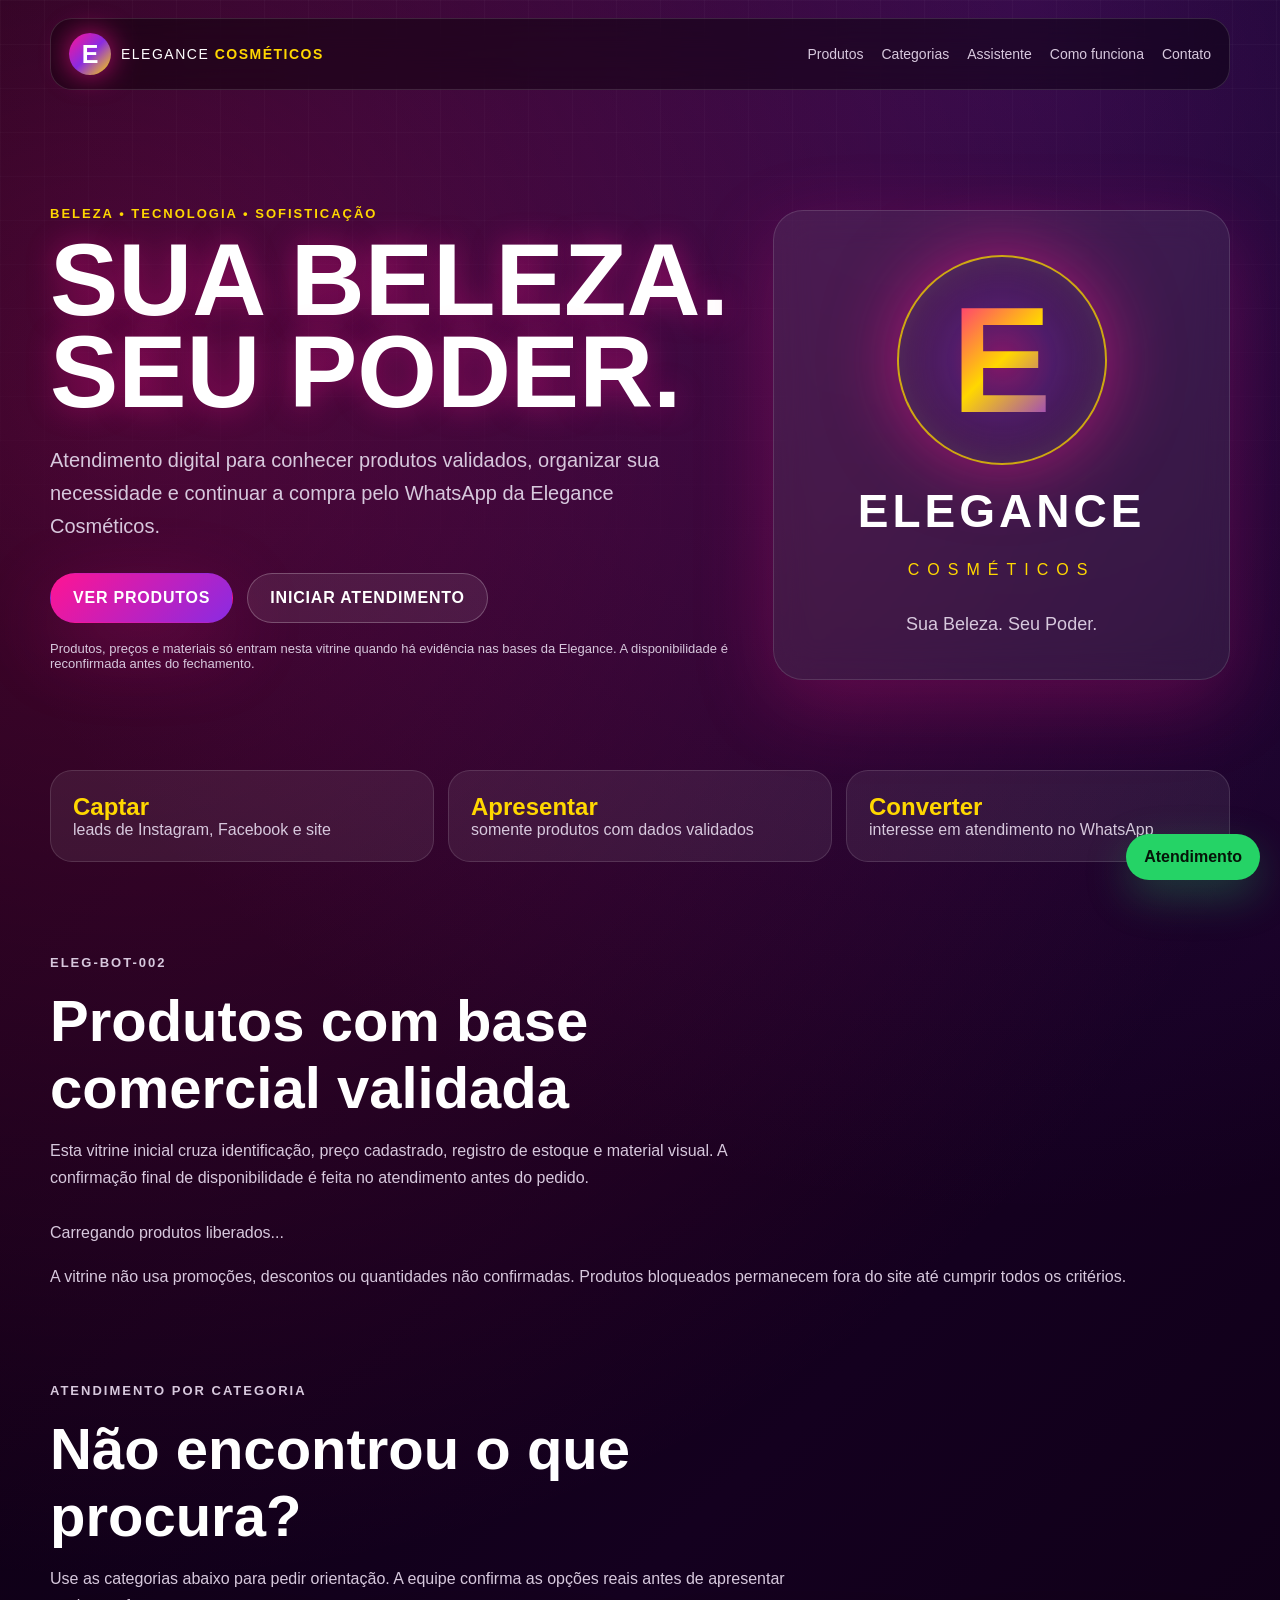
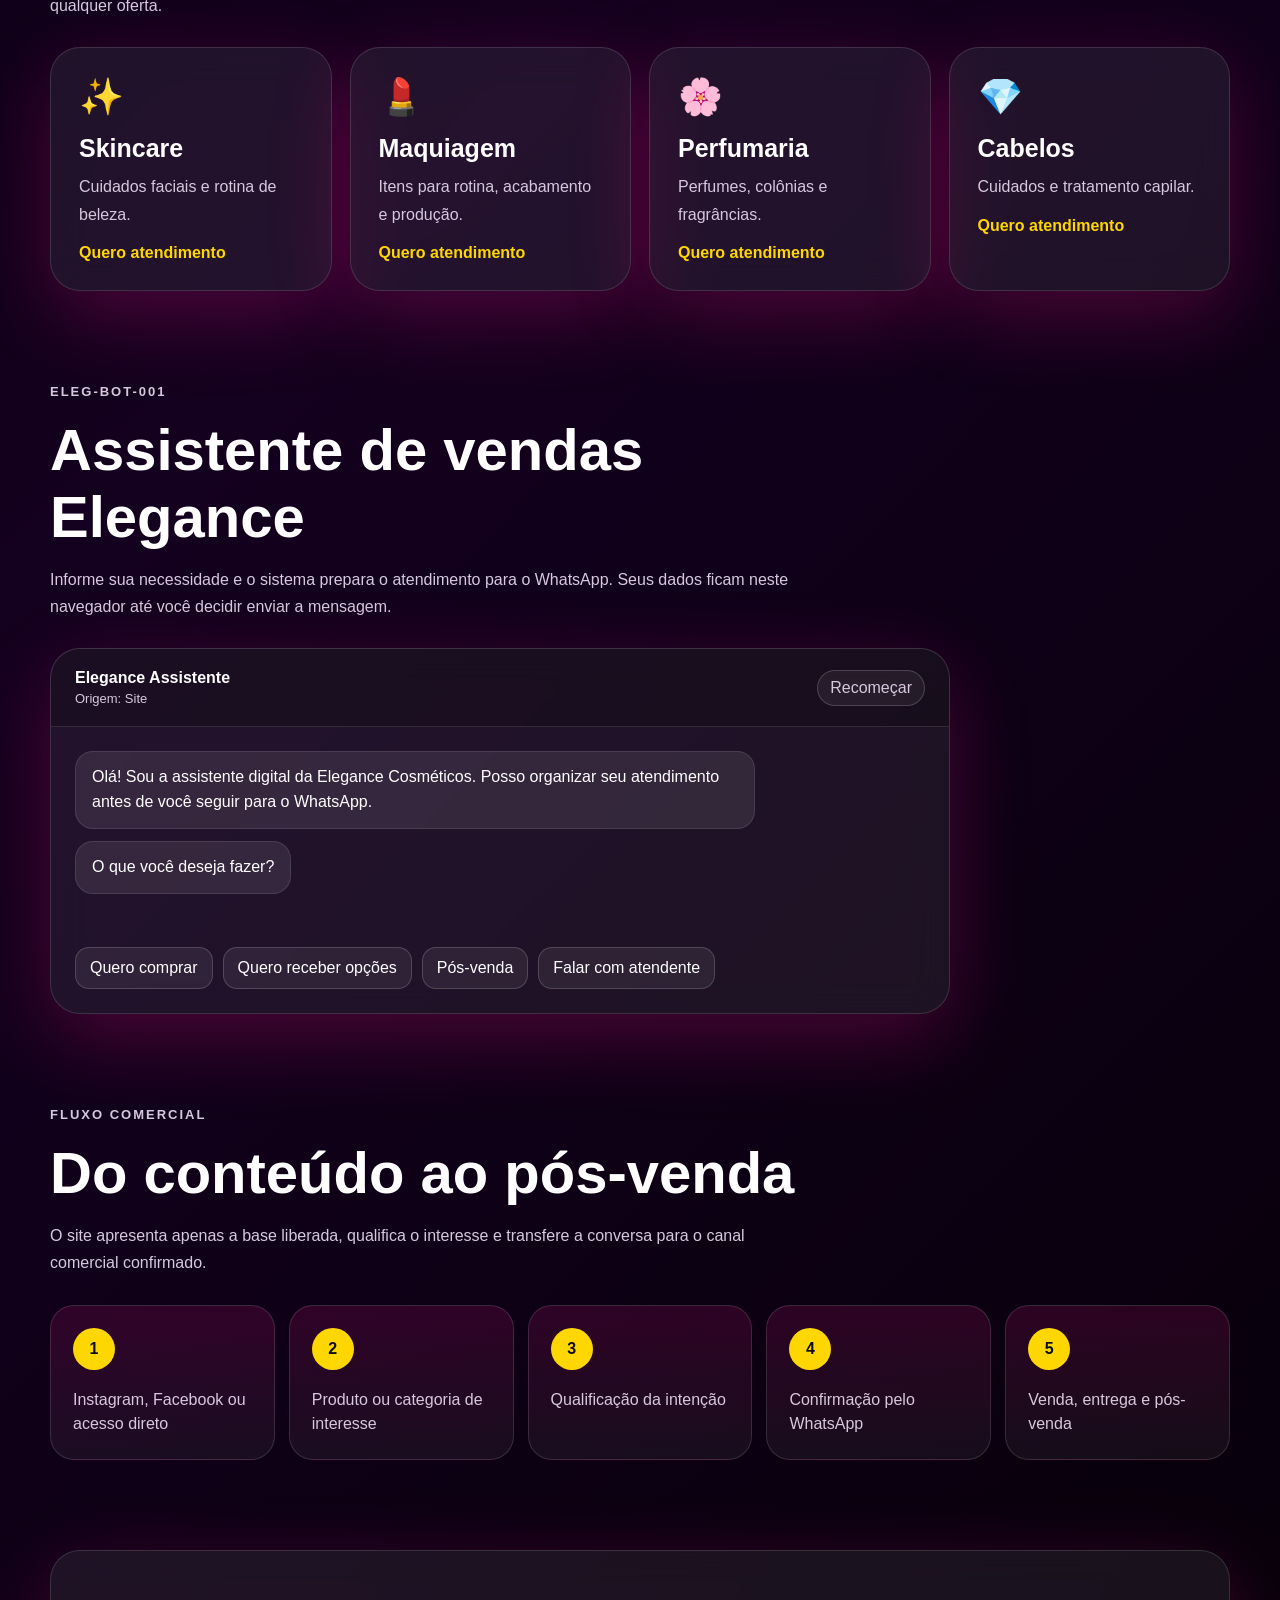
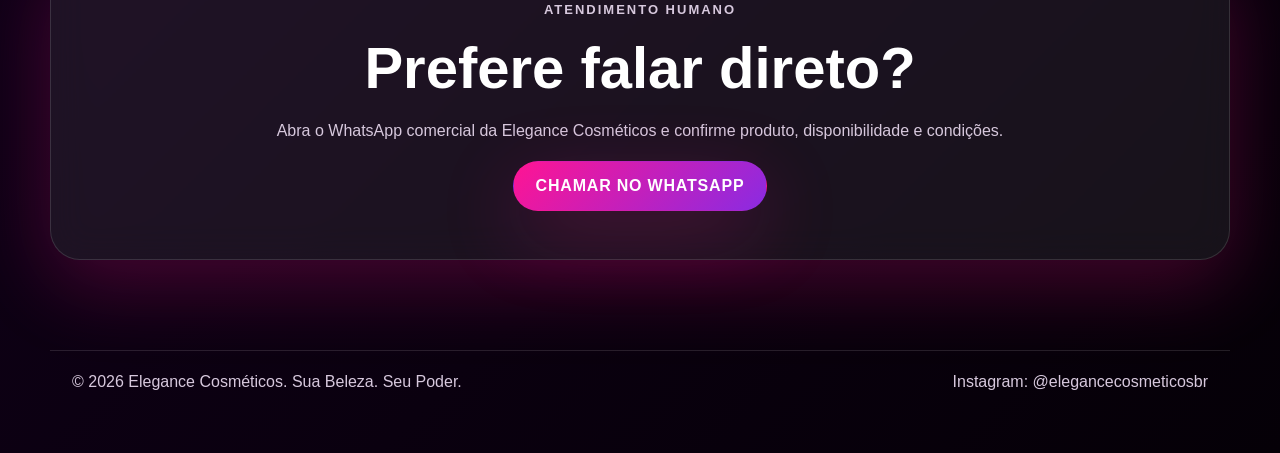
==== commit 02154f0c: "Adicionar vitrine comercial validada ao site" ====
--- a/elegance-cosmeticos/index.html
+++ b/elegance-cosmeticos/index.html
@@ -4,7 +4,7 @@
   <meta charset="UTF-8" />
   <meta name="viewport" content="width=device-width, initial-scale=1.0" />
   <title>Elegance Cosméticos | Sua Beleza. Seu Poder.</title>
-  <meta name="description" content="Elegance Cosméticos: beleza, perfumaria, maquiagem, skincare e cuidados pessoais com atendimento pelo WhatsApp." />
+  <meta name="description" content="Elegance Cosméticos: produtos selecionados, perfumaria, beleza e atendimento comercial pelo WhatsApp." />
   <link rel="stylesheet" href="css/style.css" />
 </head>
 <body>
@@ -14,7 +14,8 @@
       <span class="brand-text">Elegance <strong>Cosméticos</strong></span>
     </a>
     <nav class="nav">
-      <a href="#produtos">Categorias</a>
+      <a href="#catalogo">Produtos</a>
+      <a href="#categorias">Categorias</a>
       <a href="#assistente">Assistente</a>
       <a href="#fluxo">Como funciona</a>
       <a href="#contato">Contato</a>
@@ -26,12 +27,12 @@
       <div class="hero-content">
         <p class="eyebrow">Beleza • Tecnologia • Sofisticação</p>
         <h1>Sua Beleza.<br />Seu Poder.</h1>
-        <p class="subtitle">Atendimento digital para descobrir categorias, qualificar sua necessidade e seguir para o WhatsApp da Elegance Cosméticos.</p>
+        <p class="subtitle">Atendimento digital para conhecer produtos validados, organizar sua necessidade e continuar a compra pelo WhatsApp da Elegance Cosméticos.</p>
         <div class="hero-actions">
-          <a class="btn primary" href="#assistente">Iniciar atendimento</a>
-          <a class="btn secondary" href="https://wa.me/5531995170249?text=Ol%C3%A1%2C%20vim%20pelo%20site%20da%20Elegance%20Cosm%C3%A9ticos" target="_blank" rel="noopener">WhatsApp</a>
+          <a class="btn primary" href="#catalogo">Ver produtos</a>
+          <a class="btn secondary" href="#assistente">Iniciar atendimento</a>
         </div>
-        <p class="microcopy">Nenhum produto, preço, promoção ou estoque é apresentado sem confirmação.</p>
+        <p class="microcopy">Produtos, preços e materiais só entram nesta vitrine quando há evidência nas bases da Elegance. A disponibilidade é reconfirmada antes do fechamento.</p>
       </div>
 
       <div class="hero-card" aria-label="Elegance Cosméticos">
@@ -44,15 +45,29 @@
 
     <section class="metrics" aria-label="Objetivos da operação">
       <div><strong>Captar</strong><span>leads de Instagram, Facebook e site</span></div>
-      <div><strong>Qualificar</strong><span>interesse antes do atendimento humano</span></div>
-      <div><strong>Converter</strong><span>para conversa comercial no WhatsApp</span></div>
+      <div><strong>Apresentar</strong><span>somente produtos com dados validados</span></div>
+      <div><strong>Converter</strong><span>interesse em atendimento no WhatsApp</span></div>
     </section>
 
-    <section id="produtos" class="section">
+    <section id="catalogo" class="section catalog-section">
       <div class="section-head">
-        <p class="eyebrow">Categorias</p>
-        <h2>O que você procura?</h2>
-        <p>As categorias abaixo servem para direcionar o atendimento. A disponibilidade real será confirmada antes de qualquer oferta.</p>
+        <p class="eyebrow">ELEG-BOT-002</p>
+        <h2>Produtos com base comercial validada</h2>
+        <p>Esta vitrine inicial cruza identificação, preço cadastrado, registro de estoque e material visual. A confirmação final de disponibilidade é feita no atendimento antes do pedido.</p>
+      </div>
+
+      <div id="released-products" class="product-grid" aria-live="polite">
+        <p class="catalog-loading">Carregando produtos liberados...</p>
+      </div>
+
+      <p class="catalog-note">A vitrine não usa promoções, descontos ou quantidades não confirmadas. Produtos bloqueados permanecem fora do site até cumprir todos os critérios.</p>
+    </section>
+
+    <section id="categorias" class="section">
+      <div class="section-head">
+        <p class="eyebrow">Atendimento por categoria</p>
+        <h2>Não encontrou o que procura?</h2>
+        <p>Use as categorias abaixo para pedir orientação. A equipe confirma as opções reais antes de apresentar qualquer oferta.</p>
       </div>
 
       <div class="grid cards">
@@ -122,23 +137,23 @@
     <section id="fluxo" class="section">
       <div class="section-head">
         <p class="eyebrow">Fluxo comercial</p>
-        <h2>Do anúncio ao pós-venda</h2>
-        <p>O site qualifica a intenção e transfere a conversa para o canal comercial confirmado.</p>
+        <h2>Do conteúdo ao pós-venda</h2>
+        <p>O site apresenta apenas a base liberada, qualifica o interesse e transfere a conversa para o canal comercial confirmado.</p>
       </div>
 
       <div class="timeline">
         <div><strong>1</strong><span>Instagram, Facebook ou acesso direto</span></div>
-        <div><strong>2</strong><span>Identificação da necessidade</span></div>
-        <div><strong>3</strong><span>Categoria e intenção de compra</span></div>
-        <div><strong>4</strong><span>Mensagem estruturada para WhatsApp</span></div>
-        <div><strong>5</strong><span>Venda, acompanhamento e pós-venda</span></div>
+        <div><strong>2</strong><span>Produto ou categoria de interesse</span></div>
+        <div><strong>3</strong><span>Qualificação da intenção</span></div>
+        <div><strong>4</strong><span>Confirmação pelo WhatsApp</span></div>
+        <div><strong>5</strong><span>Venda, entrega e pós-venda</span></div>
       </div>
     </section>
 
     <section id="contato" class="section contact">
       <p class="eyebrow">Atendimento humano</p>
       <h2>Prefere falar direto?</h2>
-      <p>Abra o WhatsApp comercial da Elegance Cosméticos e continue com um atendente.</p>
+      <p>Abra o WhatsApp comercial da Elegance Cosméticos e confirme produto, disponibilidade e condições.</p>
       <a class="btn primary" href="https://wa.me/5531995170249?text=Ol%C3%A1%2C%20vim%20pelo%20site%20da%20Elegance%20Cosm%C3%A9ticos" target="_blank" rel="noopener">Chamar no WhatsApp</a>
     </section>
   </main>
--- a/elegance-cosmeticos/css/style.css
+++ b/elegance-cosmeticos/css/style.css
@@ -8,16 +8,13 @@
   --white: #ffffff;
   --muted: #d7c8dd;
   --dark: #0d0d0d;
+  --green: #25d366;
   --shadow: 0 24px 80px rgba(255, 20, 147, 0.24);
 }
 
-* {
-  box-sizing: border-box;
-}
-
-html {
-  scroll-behavior: smooth;
-}
+* { box-sizing: border-box; }
+
+html { scroll-behavior: smooth; }
 
 body {
   margin: 0;
@@ -42,10 +39,8 @@
   mask-image: linear-gradient(to bottom, rgba(0,0,0,0.8), transparent 75%);
 }
 
-a {
-  color: inherit;
-  text-decoration: none;
-}
+a { color: inherit; text-decoration: none; }
+button, input { font: inherit; }
 
 .topbar {
   width: min(1180px, calc(100% - 32px));
@@ -64,11 +59,7 @@
   z-index: 10;
 }
 
-.brand {
-  display: flex;
-  align-items: center;
-  gap: 10px;
-}
+.brand { display: flex; align-items: center; gap: 10px; }
 
 .brand-mark {
   width: 42px;
@@ -88,20 +79,10 @@
   font-size: 14px;
 }
 
-.brand-text strong {
-  color: var(--gold);
-}
-
-.nav {
-  display: flex;
-  gap: 18px;
-  color: var(--muted);
-  font-size: 14px;
-}
-
-.nav a:hover {
-  color: var(--white);
-}
+.brand-text strong { color: var(--gold); }
+
+.nav { display: flex; gap: 18px; color: var(--muted); font-size: 14px; }
+.nav a:hover { color: var(--white); }
 
 .hero {
   width: min(1180px, calc(100% - 32px));
@@ -121,9 +102,7 @@
   font-size: 13px;
 }
 
-h1, h2, h3, p {
-  margin-top: 0;
-}
+h1, h2, h3, p { margin-top: 0; }
 
 h1 {
   font-size: clamp(54px, 8vw, 104px);
@@ -138,6 +117,12 @@
   max-width: 620px;
   font-size: 20px;
   line-height: 1.65;
+}
+
+.microcopy {
+  margin-top: 18px;
+  color: var(--muted);
+  font-size: 13px;
 }
 
 .hero-actions {
@@ -158,19 +143,24 @@
   text-transform: uppercase;
   letter-spacing: 0.8px;
   border: 1px solid transparent;
-}
+  cursor: pointer;
+}
+
+.btn.compact { min-height: 44px; padding: 0 18px; }
 
 .btn.primary {
+  color: var(--white);
   background: linear-gradient(135deg, var(--pink), var(--purple));
   box-shadow: var(--shadow);
 }
 
 .btn.secondary {
+  color: var(--white);
   border-color: rgba(255, 255, 255, 0.24);
   background: rgba(255, 255, 255, 0.08);
 }
 
-.hero-card, .catalog-card, .card, .contact {
+.hero-card, .card, .contact, .bot-shell {
   background: var(--panel);
   border: 1px solid rgba(255, 255, 255, 0.13);
   border-radius: 30px;
@@ -220,10 +210,7 @@
   letter-spacing: 8px;
 }
 
-.hero-card small {
-  color: var(--muted);
-  font-size: 18px;
-}
+.hero-card small { color: var(--muted); font-size: 18px; }
 
 .metrics {
   width: min(1180px, calc(100% - 32px));
@@ -240,39 +227,23 @@
   border: 1px solid rgba(255, 255, 255, 0.12);
 }
 
-.metrics strong,
-.metrics span {
-  display: block;
-}
-
-.metrics strong {
-  font-size: 24px;
-  color: var(--gold);
-}
-
-.metrics span {
-  color: var(--muted);
-}
+.metrics strong, .metrics span { display: block; }
+.metrics strong { font-size: 24px; color: var(--gold); }
+.metrics span { color: var(--muted); }
 
 .section {
   width: min(1180px, calc(100% - 32px));
   margin: 90px auto;
 }
 
-.section-head {
-  max-width: 720px;
-  margin-bottom: 28px;
-}
+.section-head { max-width: 760px; margin-bottom: 28px; }
 
 .section h2 {
   font-size: clamp(34px, 5vw, 58px);
   margin-bottom: 16px;
 }
 
-.section p {
-  color: var(--muted);
-  line-height: 1.7;
-}
+.section p { color: var(--muted); line-height: 1.7; }
 
 .grid.cards {
   display: grid;
@@ -280,60 +251,136 @@
   gap: 18px;
 }
 
-.card {
-  padding: 28px;
-}
-
-.card span {
-  font-size: 36px;
-}
-
-.card h3 {
-  font-size: 25px;
-  margin: 16px 0 10px;
-}
-
-.card a {
+.card { padding: 28px; }
+.card > span { font-size: 36px; }
+.card h3 { font-size: 25px; margin: 16px 0 10px; }
+
+.text-button {
+  padding: 0;
+  border: 0;
+  background: transparent;
   color: var(--gold);
   font-weight: 800;
-}
-
-.split {
-  display: grid;
-  grid-template-columns: 1fr 0.8fr;
-  gap: 28px;
+  cursor: pointer;
+}
+
+.assistant-section { scroll-margin-top: 110px; }
+
+.bot-shell {
+  overflow: hidden;
+  max-width: 900px;
+}
+
+.bot-top {
+  padding: 20px 24px;
+  display: flex;
   align-items: center;
-}
-
-.checklist {
-  list-style: none;
-  padding: 0;
-  margin: 24px 0;
-}
-
-.checklist li {
-  margin: 12px 0;
+  justify-content: space-between;
+  gap: 16px;
+  border-bottom: 1px solid rgba(255,255,255,.12);
+  background: rgba(0,0,0,.24);
+}
+
+.bot-top strong, .bot-top span { display: block; }
+.bot-top span { margin-top: 4px; color: var(--muted); font-size: 13px; }
+
+.bot-reset {
+  border: 1px solid rgba(255,255,255,.18);
+  background: rgba(255,255,255,.06);
+  color: var(--muted);
+  border-radius: 999px;
+  padding: 8px 12px;
+  cursor: pointer;
+}
+
+.bot-messages {
+  min-height: 220px;
+  max-height: 430px;
+  overflow-y: auto;
+  padding: 24px;
+  display: flex;
+  flex-direction: column;
+  gap: 12px;
+}
+
+.bot-message {
+  width: fit-content;
+  max-width: min(680px, 90%);
+  padding: 13px 16px;
+  border-radius: 18px;
+  line-height: 1.55;
+}
+
+.bot-message.bot {
+  background: rgba(255,255,255,.09);
+  border: 1px solid rgba(255,255,255,.10);
+}
+
+.bot-message.user {
+  margin-left: auto;
+  background: linear-gradient(135deg, rgba(255,20,147,.35), rgba(138,43,226,.35));
+  border: 1px solid rgba(255,255,255,.12);
+}
+
+.bot-actions {
+  padding: 0 24px 24px;
+  display: flex;
+  flex-wrap: wrap;
+  gap: 10px;
+}
+
+.bot-option {
+  border: 1px solid rgba(255,255,255,.17);
+  background: rgba(255,255,255,.07);
   color: var(--white);
-}
-
-.checklist li::before {
-  content: "✔ ";
-  color: var(--gold);
-}
-
-.catalog-card {
-  padding: 30px;
-}
-
-.catalog-card h3 {
-  color: var(--gold);
-  font-size: 30px;
-}
-
-.catalog-card ol {
-  color: var(--muted);
-  line-height: 2;
-}
+  padding: 11px 14px;
+  border-radius: 14px;
+  cursor: pointer;
+}
+
+.bot-option:hover {
+  border-color: var(--pink);
+  background: rgba(255,20,147,.16);
+}
+
+.bot-form {
+  padding: 0 24px 24px;
+}
+
+.bot-form label {
+  display: block;
+  margin-bottom: 10px;
+  font-weight: 700;
+}
+
+.bot-form-row {
+  display: flex;
+  gap: 10px;
+}
+
+.bot-form input {
+  flex: 1;
+  min-width: 0;
+  padding: 13px 15px;
+  color: var(--white);
+  background: rgba(0,0,0,.28);
+  border: 1px solid rgba(255,255,255,.18);
+  border-radius: 14px;
+  outline: none;
+}
+
+.bot-form input:focus { border-color: var(--pink); }
+
+.bot-result {
+  margin: 0 24px 24px;
+  padding: 22px;
+  border: 1px solid rgba(37,211,102,.35);
+  background: rgba(37,211,102,.07);
+  border-radius: 20px;
+}
+
+.bot-result h3 { margin-bottom: 8px; }
+.bot-result .btn { margin: 8px 8px 0 0; }
 
 .timeline {
   display: grid;
@@ -360,19 +407,23 @@
   margin-bottom: 18px;
 }
 
-.timeline span {
-  color: var(--muted);
-  line-height: 1.55;
-}
-
-.contact {
-  padding: 48px;
-  text-align: center;
-}
-
-.note {
-  margin-top: 20px;
-  font-size: 14px;
+.timeline span { color: var(--muted); line-height: 1.55; }
+
+.contact { padding: 48px; text-align: center; }
+
+.floating-bot {
+  position: fixed;
+  right: 20px;
+  bottom: 20px;
+  z-index: 20;
+  border: 0;
+  border-radius: 999px;
+  padding: 14px 18px;
+  color: #051408;
+  background: var(--green);
+  font-weight: 900;
+  box-shadow: 0 16px 44px rgba(37,211,102,.28);
+  cursor: pointer;
 }
 
 .footer {
@@ -386,30 +437,14 @@
   border-top: 1px solid rgba(255, 255, 255, 0.12);
 }
 
+[hidden] { display: none !important; }
+
 @media (max-width: 900px) {
-  .topbar,
-  .footer {
-    flex-direction: column;
-  }
-
-  .nav {
-    flex-wrap: wrap;
-    justify-content: center;
-  }
-
-  .hero,
-  .split {
-    grid-template-columns: 1fr;
-  }
-
-  .metrics,
-  .grid.cards,
-  .timeline {
-    grid-template-columns: 1fr;
-  }
-
-  .hero {
-    min-height: auto;
-    padding: 40px 0;
-  }
-}
+  .topbar, .footer { flex-direction: column; }
+  .nav { flex-wrap: wrap; justify-content: center; }
+  .hero { grid-template-columns: 1fr; }
+  .metrics, .grid.cards, .timeline { grid-template-columns: 1fr; }
+  .hero { min-height: auto; padding: 40px 0; }
+  .bot-form-row { flex-direction: column; }
+  .floating-bot { right: 14px; bottom: 14px; }
+}
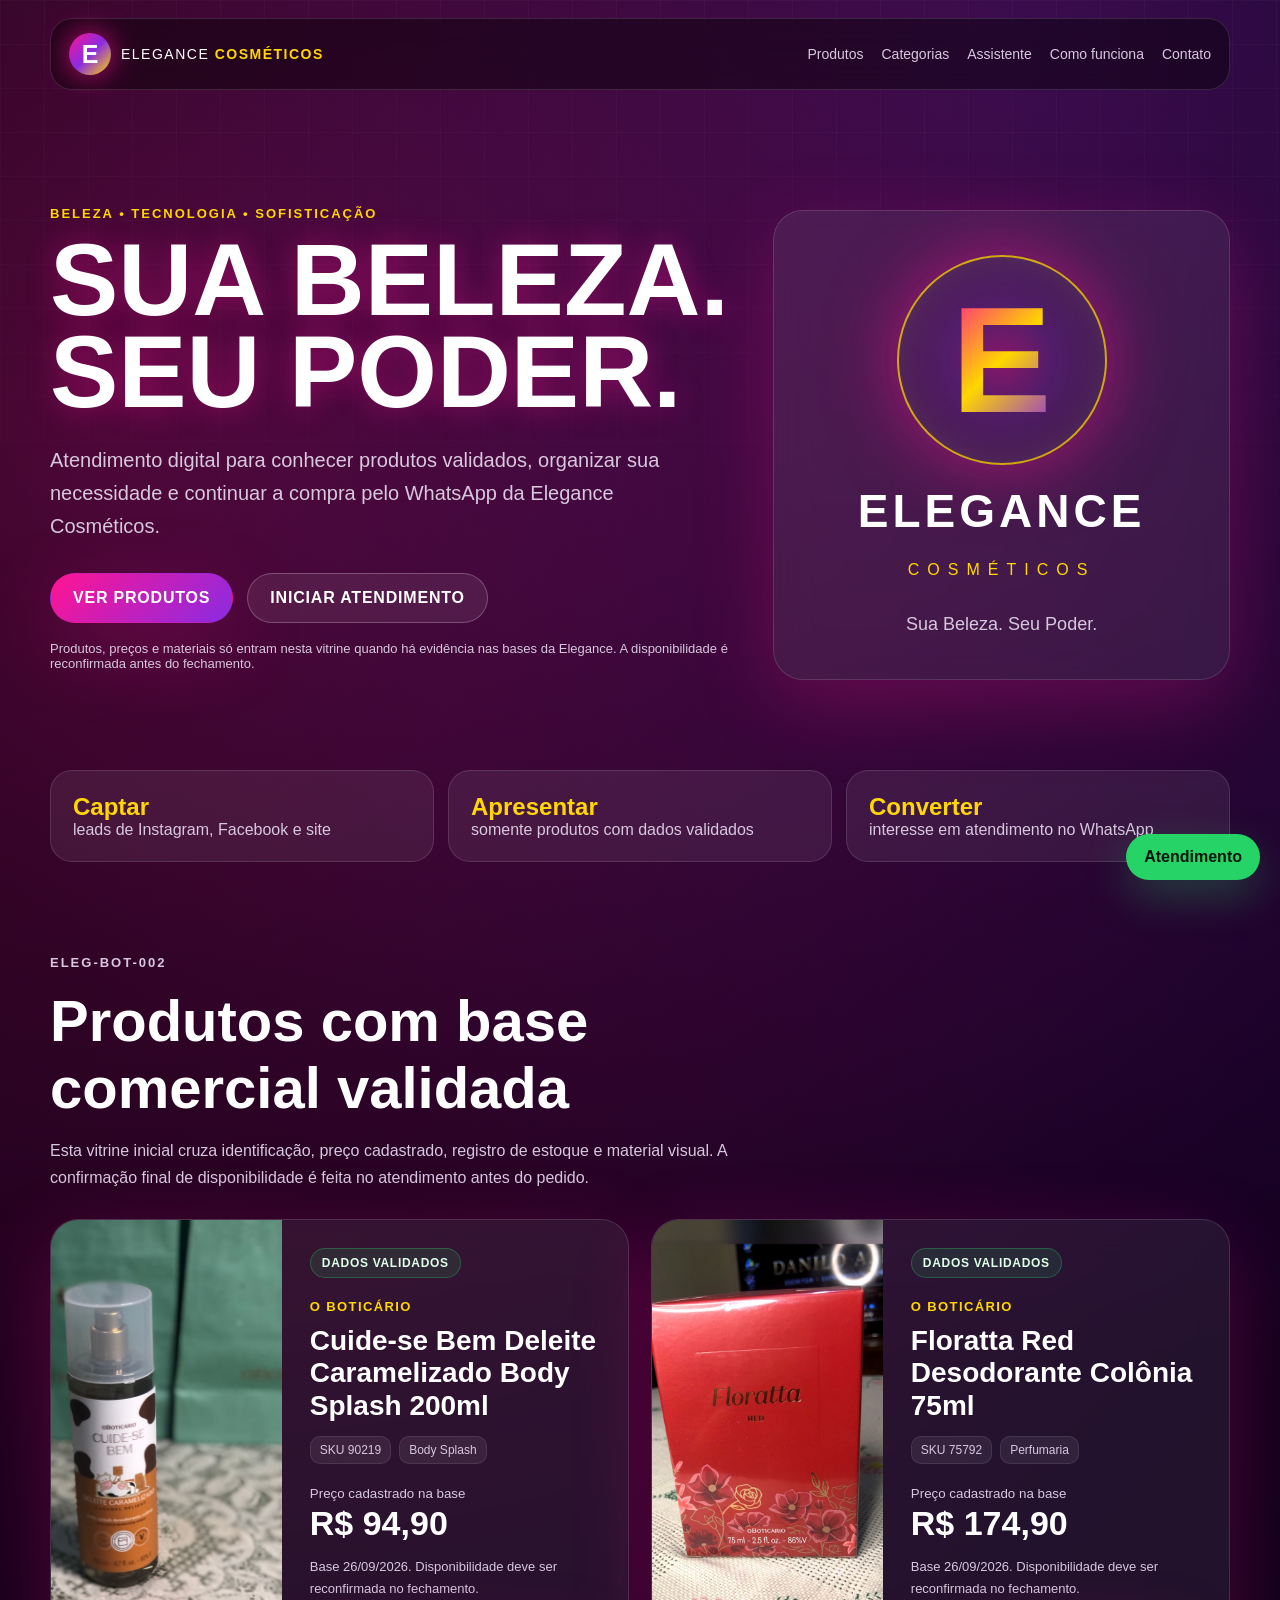
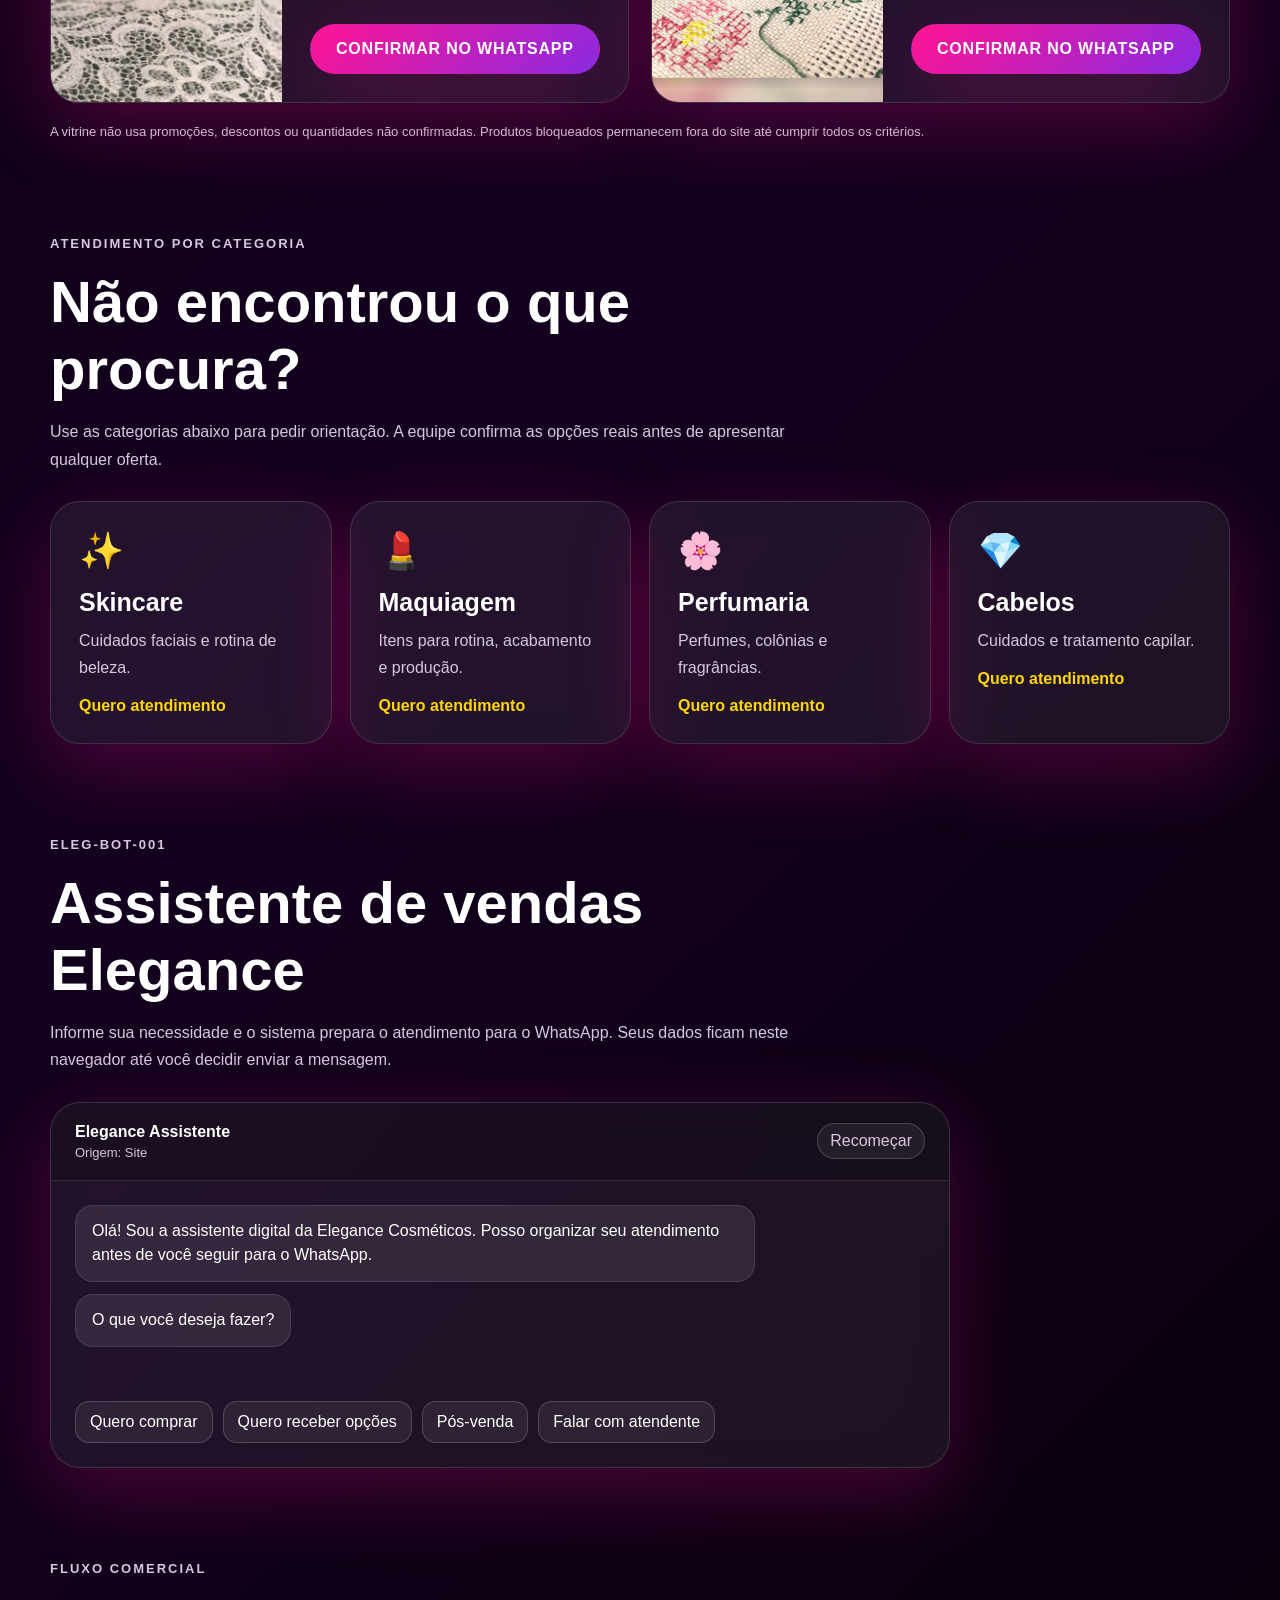
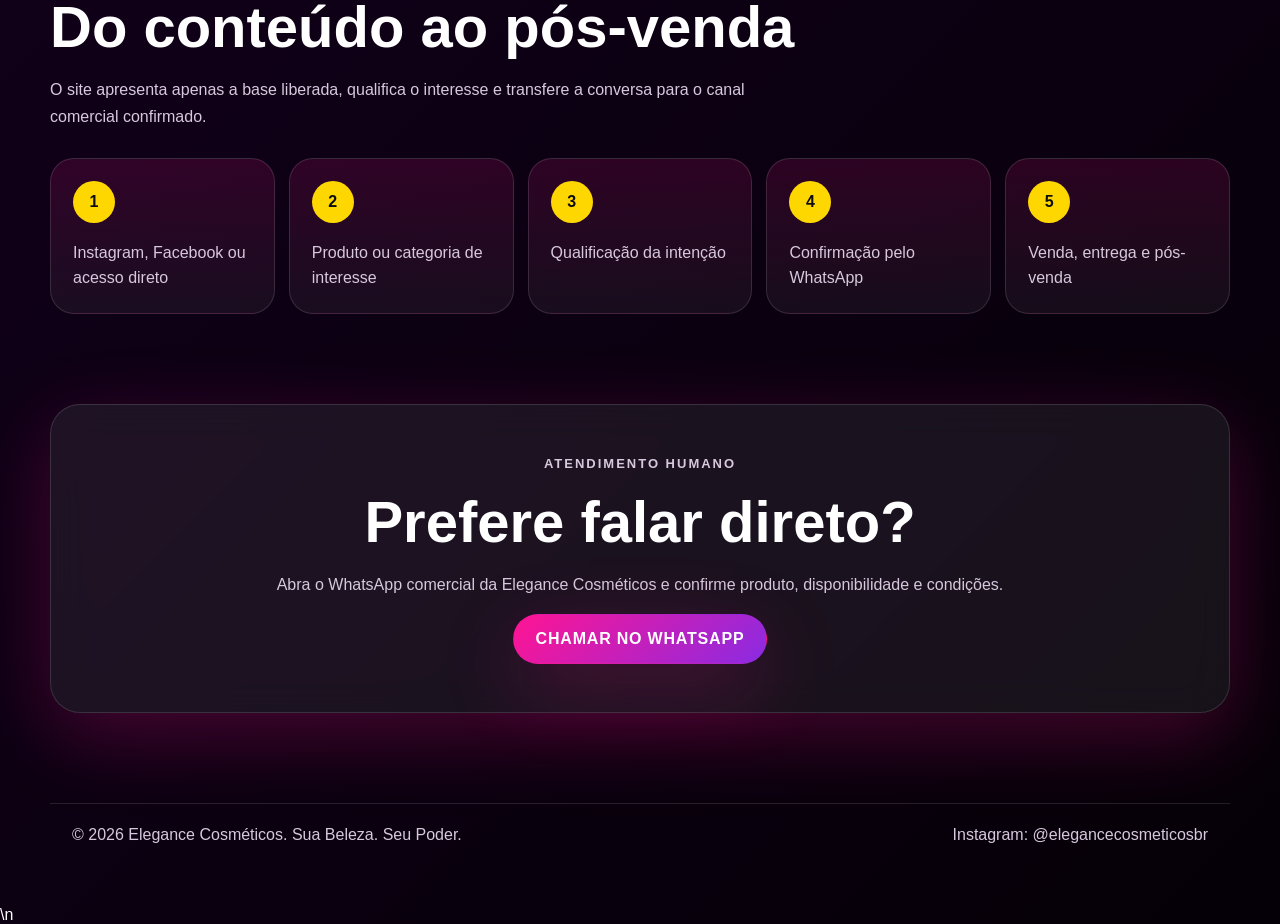
==== commit 84580bff: "Carregar catálogo validado no site" ====
--- a/elegance-cosmeticos/index.html
+++ b/elegance-cosmeticos/index.html
@@ -165,6 +165,6 @@
     <p>Instagram: @elegancecosmeticosbr</p>
   </footer>
 
-  <script src="js/script.js"></script>
+  <script src="js/script.js"></script>\n  <script src="js/catalogo.js"></script>
 </body>
 </html>
--- a/elegance-cosmeticos/css/style.css
+++ b/elegance-cosmeticos/css/style.css
@@ -448,3 +448,158 @@
   .bot-form-row { flex-direction: column; }
   .floating-bot { right: 14px; bottom: 14px; }
 }
+
+
+/* ELEG-BOT-002 — Catálogo comercial */
+.catalog-section {
+  scroll-margin-top: 110px;
+}
+
+.product-grid {
+  display: grid;
+  grid-template-columns: repeat(2, minmax(0, 1fr));
+  gap: 22px;
+}
+
+.product-card {
+  display: grid;
+  grid-template-columns: minmax(210px, 0.8fr) minmax(0, 1.2fr);
+  min-height: 440px;
+  overflow: hidden;
+  background: var(--panel);
+  border: 1px solid rgba(255,255,255,.13);
+  border-radius: 28px;
+  box-shadow: var(--shadow);
+  backdrop-filter: blur(18px);
+}
+
+.product-image-wrap {
+  min-height: 100%;
+  background: rgba(0,0,0,.22);
+  overflow: hidden;
+}
+
+.product-image {
+  width: 100%;
+  height: 100%;
+  min-height: 440px;
+  object-fit: cover;
+  display: block;
+}
+
+.product-card-body {
+  padding: 28px;
+  display: flex;
+  flex-direction: column;
+  align-items: flex-start;
+}
+
+.product-status {
+  display: inline-flex;
+  align-items: center;
+  gap: 6px;
+  margin-bottom: 18px;
+  padding: 7px 11px;
+  border-radius: 999px;
+  color: #dfffe8;
+  background: rgba(37,211,102,.12);
+  border: 1px solid rgba(37,211,102,.30);
+  font-size: 12px;
+  font-weight: 800;
+  text-transform: uppercase;
+  letter-spacing: .7px;
+}
+
+.product-brand {
+  margin-bottom: 6px !important;
+  color: var(--gold) !important;
+  font-size: 13px;
+  font-weight: 800;
+  text-transform: uppercase;
+  letter-spacing: 1.4px;
+}
+
+.product-card h3 {
+  margin-bottom: 14px;
+  font-size: 28px;
+  line-height: 1.16;
+}
+
+.product-meta {
+  display: flex;
+  flex-wrap: wrap;
+  gap: 8px;
+  margin-bottom: 22px;
+}
+
+.product-meta span {
+  padding: 6px 9px;
+  border-radius: 10px;
+  background: rgba(255,255,255,.07);
+  border: 1px solid rgba(255,255,255,.09);
+  color: var(--muted);
+  font-size: 12px;
+}
+
+.product-price-label {
+  margin-bottom: 5px;
+  color: var(--muted);
+}
+
+.product-price {
+  display: block;
+  margin-bottom: 16px;
+  color: var(--white);
+  font-size: 34px;
+  line-height: 1;
+}
+
+.product-note {
+  margin-bottom: 24px !important;
+  font-size: 13px;
+}
+
+.product-cta {
+  margin-top: auto;
+  width: 100%;
+}
+
+.catalog-note {
+  margin-top: 18px;
+  font-size: 13px;
+}
+
+.catalog-loading,
+.catalog-error {
+  grid-column: 1 / -1;
+  padding: 24px;
+  border-radius: 18px;
+  background: rgba(255,255,255,.06);
+  border: 1px solid rgba(255,255,255,.10);
+  color: var(--muted);
+}
+
+.catalog-error strong,
+.catalog-error span {
+  display: block;
+}
+
+.catalog-error strong {
+  margin-bottom: 6px;
+  color: var(--white);
+}
+
+@media (max-width: 900px) {
+  .product-grid {
+    grid-template-columns: 1fr;
+  }
+
+  .product-card {
+    grid-template-columns: 1fr;
+  }
+
+  .product-image {
+    min-height: 320px;
+    max-height: 430px;
+  }
+}
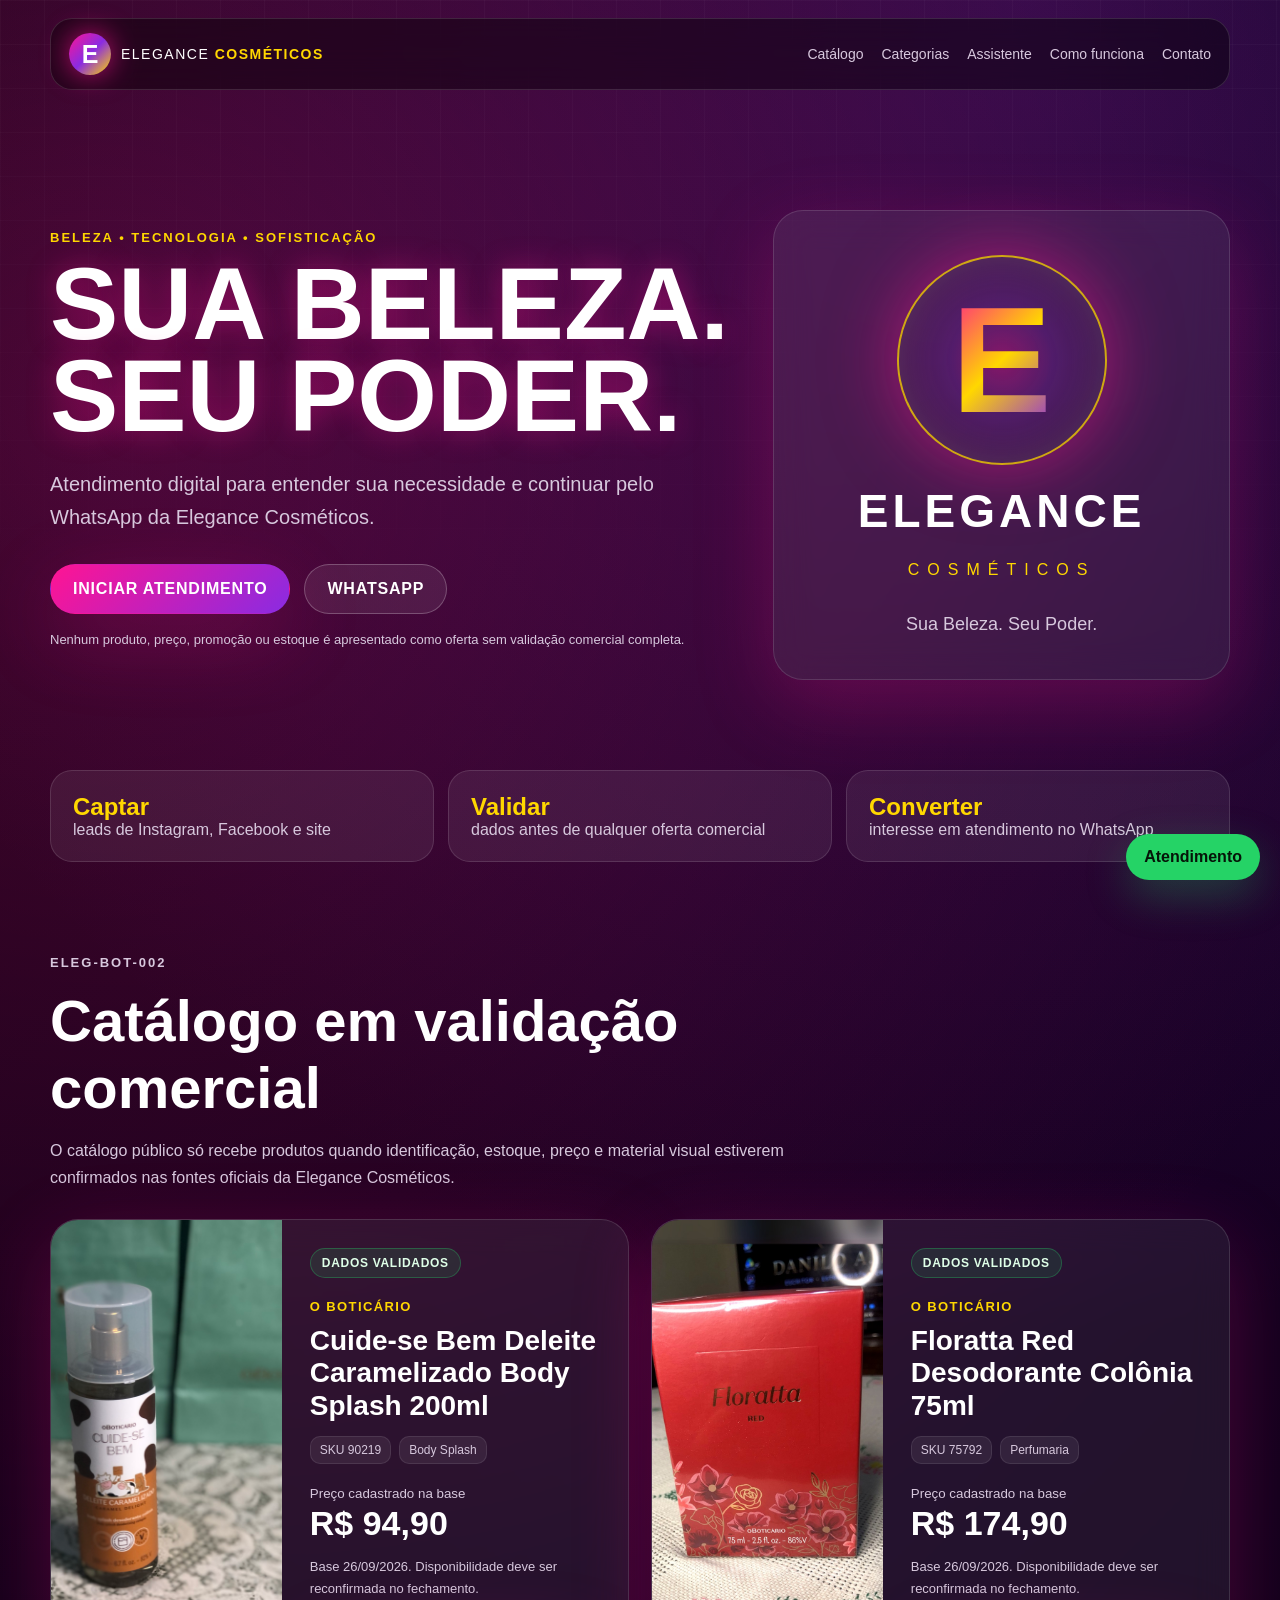
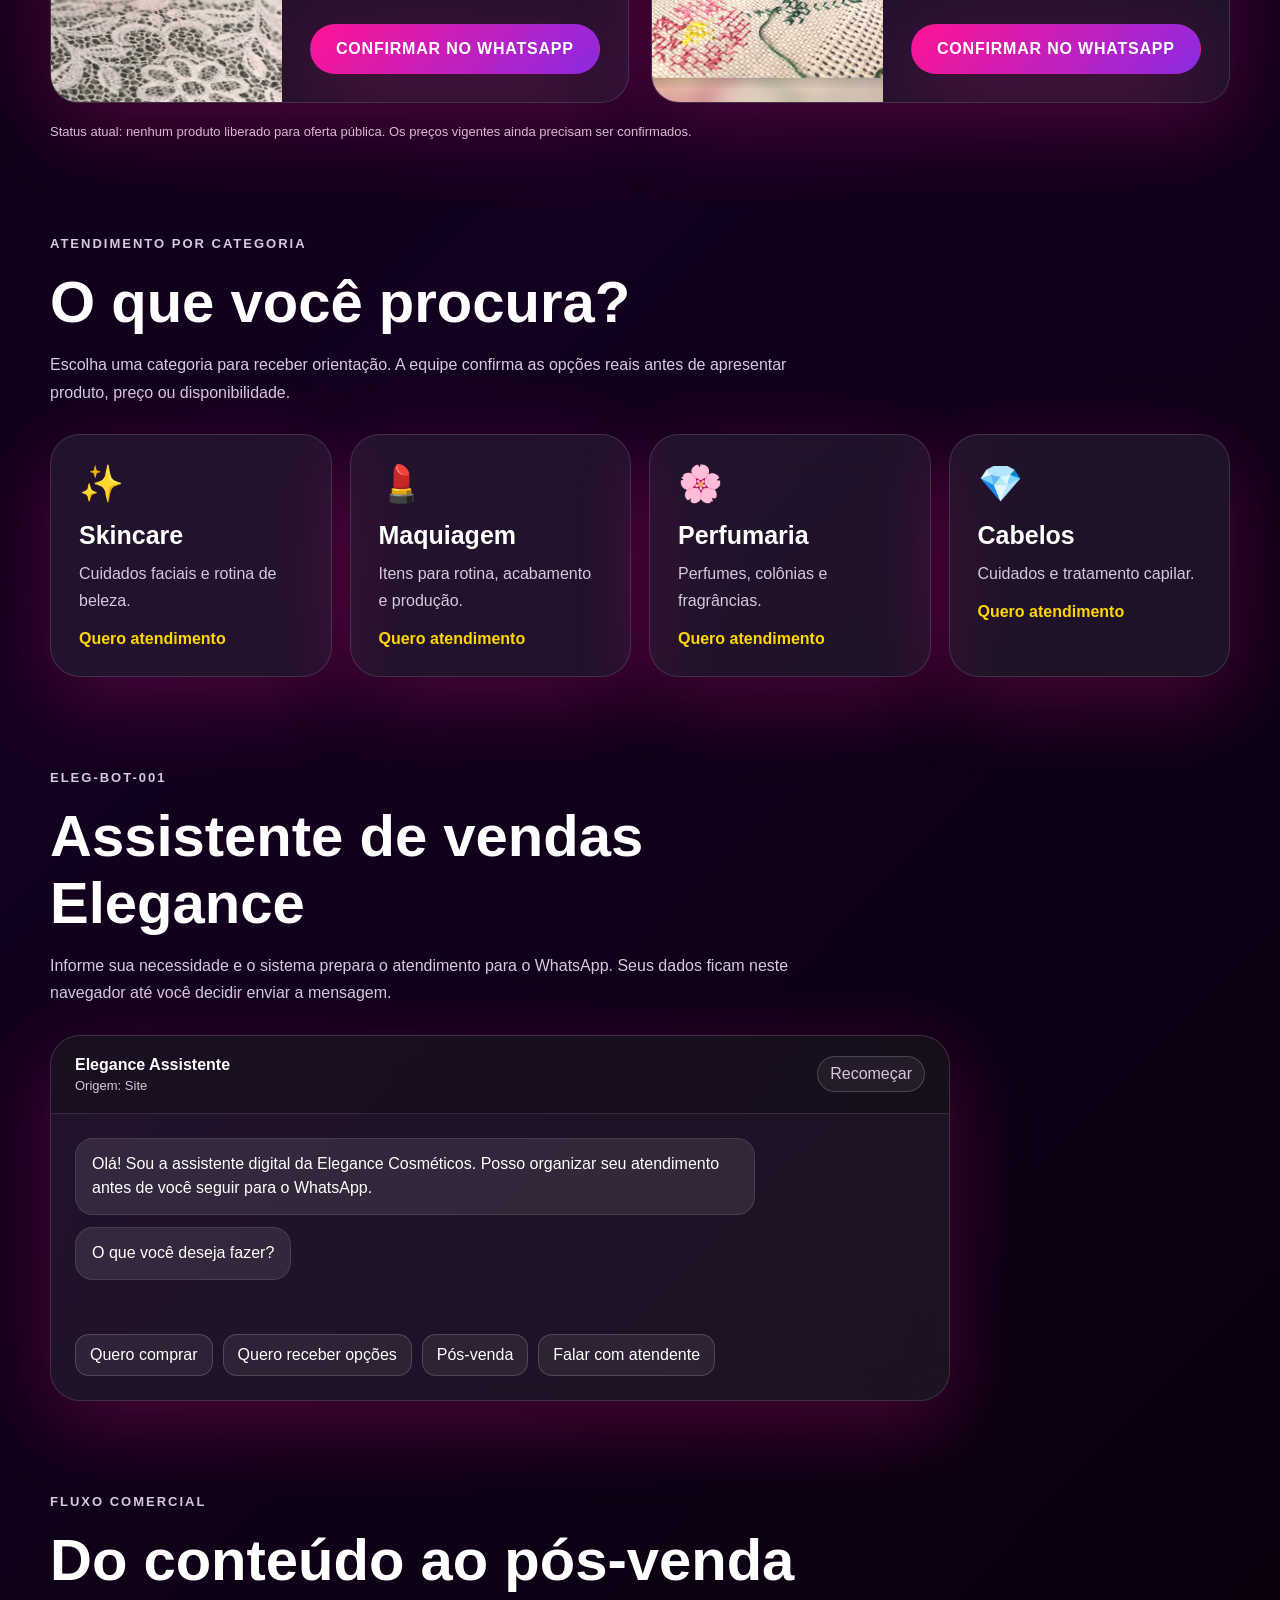
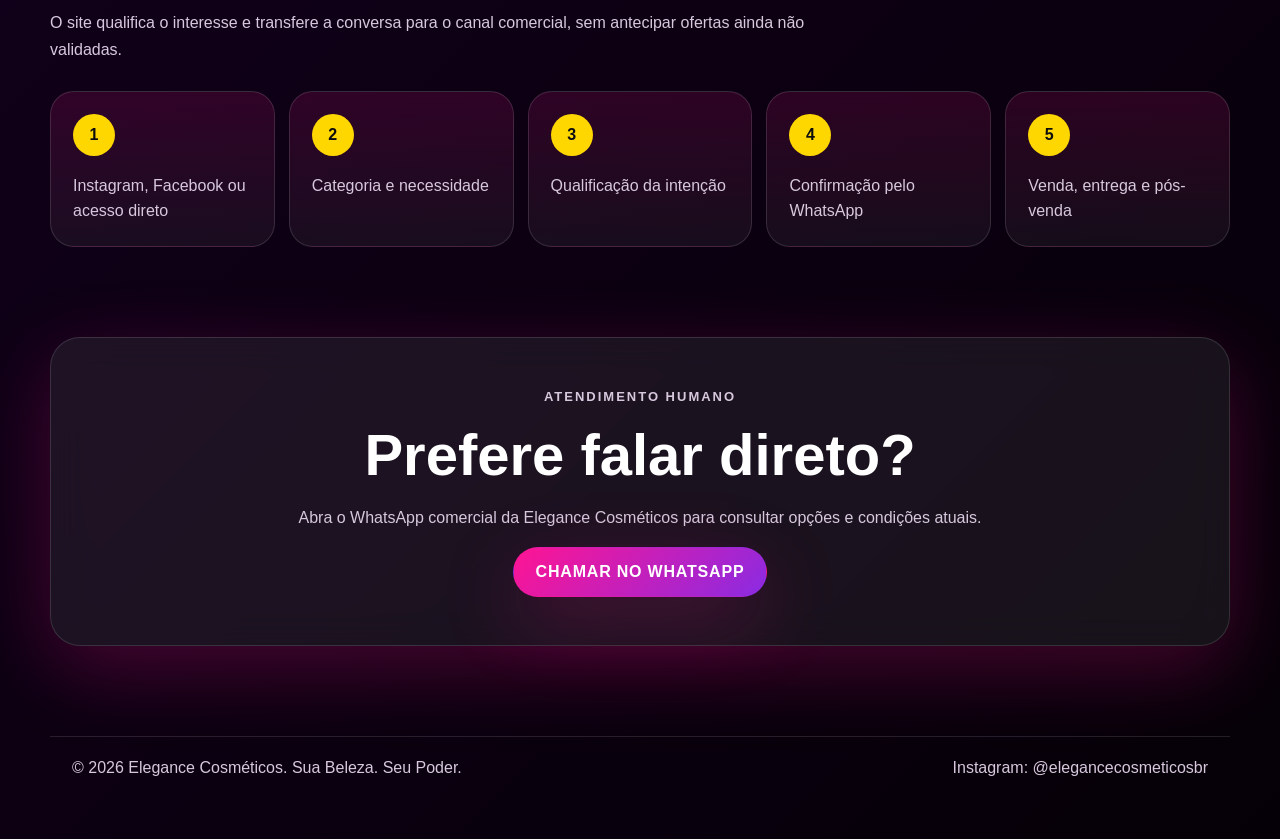
==== commit 52c2ed0c: "Bloquear vitrine até confirmação dos preços" ====
--- a/elegance-cosmeticos/index.html
+++ b/elegance-cosmeticos/index.html
@@ -4,7 +4,7 @@
   <meta charset="UTF-8" />
   <meta name="viewport" content="width=device-width, initial-scale=1.0" />
   <title>Elegance Cosméticos | Sua Beleza. Seu Poder.</title>
-  <meta name="description" content="Elegance Cosméticos: produtos selecionados, perfumaria, beleza e atendimento comercial pelo WhatsApp." />
+  <meta name="description" content="Elegance Cosméticos: beleza, atendimento consultivo e catálogo em validação comercial." />
   <link rel="stylesheet" href="css/style.css" />
 </head>
 <body>
@@ -14,7 +14,7 @@
       <span class="brand-text">Elegance <strong>Cosméticos</strong></span>
     </a>
     <nav class="nav">
-      <a href="#catalogo">Produtos</a>
+      <a href="#catalogo">Catálogo</a>
       <a href="#categorias">Categorias</a>
       <a href="#assistente">Assistente</a>
       <a href="#fluxo">Como funciona</a>
@@ -27,12 +27,12 @@
       <div class="hero-content">
         <p class="eyebrow">Beleza • Tecnologia • Sofisticação</p>
         <h1>Sua Beleza.<br />Seu Poder.</h1>
-        <p class="subtitle">Atendimento digital para conhecer produtos validados, organizar sua necessidade e continuar a compra pelo WhatsApp da Elegance Cosméticos.</p>
+        <p class="subtitle">Atendimento digital para entender sua necessidade e continuar pelo WhatsApp da Elegance Cosméticos.</p>
         <div class="hero-actions">
-          <a class="btn primary" href="#catalogo">Ver produtos</a>
-          <a class="btn secondary" href="#assistente">Iniciar atendimento</a>
+          <a class="btn primary" href="#assistente">Iniciar atendimento</a>
+          <a class="btn secondary" href="https://wa.me/5531995170249?text=Ol%C3%A1%2C%20vim%20pelo%20site%20da%20Elegance%20Cosm%C3%A9ticos" target="_blank" rel="noopener">WhatsApp</a>
         </div>
-        <p class="microcopy">Produtos, preços e materiais só entram nesta vitrine quando há evidência nas bases da Elegance. A disponibilidade é reconfirmada antes do fechamento.</p>
+        <p class="microcopy">Nenhum produto, preço, promoção ou estoque é apresentado como oferta sem validação comercial completa.</p>
       </div>
 
       <div class="hero-card" aria-label="Elegance Cosméticos">
@@ -45,29 +45,29 @@
 
     <section class="metrics" aria-label="Objetivos da operação">
       <div><strong>Captar</strong><span>leads de Instagram, Facebook e site</span></div>
-      <div><strong>Apresentar</strong><span>somente produtos com dados validados</span></div>
+      <div><strong>Validar</strong><span>dados antes de qualquer oferta comercial</span></div>
       <div><strong>Converter</strong><span>interesse em atendimento no WhatsApp</span></div>
     </section>
 
     <section id="catalogo" class="section catalog-section">
       <div class="section-head">
         <p class="eyebrow">ELEG-BOT-002</p>
-        <h2>Produtos com base comercial validada</h2>
-        <p>Esta vitrine inicial cruza identificação, preço cadastrado, registro de estoque e material visual. A confirmação final de disponibilidade é feita no atendimento antes do pedido.</p>
+        <h2>Catálogo em validação comercial</h2>
+        <p>O catálogo público só recebe produtos quando identificação, estoque, preço e material visual estiverem confirmados nas fontes oficiais da Elegance Cosméticos.</p>
       </div>
 
       <div id="released-products" class="product-grid" aria-live="polite">
-        <p class="catalog-loading">Carregando produtos liberados...</p>
+        <p class="catalog-loading">Verificando produtos liberados...</p>
       </div>
 
-      <p class="catalog-note">A vitrine não usa promoções, descontos ou quantidades não confirmadas. Produtos bloqueados permanecem fora do site até cumprir todos os critérios.</p>
+      <p class="catalog-note">Status atual: nenhum produto liberado para oferta pública. Os preços vigentes ainda precisam ser confirmados.</p>
     </section>
 
     <section id="categorias" class="section">
       <div class="section-head">
         <p class="eyebrow">Atendimento por categoria</p>
-        <h2>Não encontrou o que procura?</h2>
-        <p>Use as categorias abaixo para pedir orientação. A equipe confirma as opções reais antes de apresentar qualquer oferta.</p>
+        <h2>O que você procura?</h2>
+        <p>Escolha uma categoria para receber orientação. A equipe confirma as opções reais antes de apresentar produto, preço ou disponibilidade.</p>
       </div>
 
       <div class="grid cards">
@@ -138,12 +138,12 @@
       <div class="section-head">
         <p class="eyebrow">Fluxo comercial</p>
         <h2>Do conteúdo ao pós-venda</h2>
-        <p>O site apresenta apenas a base liberada, qualifica o interesse e transfere a conversa para o canal comercial confirmado.</p>
+        <p>O site qualifica o interesse e transfere a conversa para o canal comercial, sem antecipar ofertas ainda não validadas.</p>
       </div>
 
       <div class="timeline">
         <div><strong>1</strong><span>Instagram, Facebook ou acesso direto</span></div>
-        <div><strong>2</strong><span>Produto ou categoria de interesse</span></div>
+        <div><strong>2</strong><span>Categoria e necessidade</span></div>
         <div><strong>3</strong><span>Qualificação da intenção</span></div>
         <div><strong>4</strong><span>Confirmação pelo WhatsApp</span></div>
         <div><strong>5</strong><span>Venda, entrega e pós-venda</span></div>
@@ -153,7 +153,7 @@
     <section id="contato" class="section contact">
       <p class="eyebrow">Atendimento humano</p>
       <h2>Prefere falar direto?</h2>
-      <p>Abra o WhatsApp comercial da Elegance Cosméticos e confirme produto, disponibilidade e condições.</p>
+      <p>Abra o WhatsApp comercial da Elegance Cosméticos para consultar opções e condições atuais.</p>
       <a class="btn primary" href="https://wa.me/5531995170249?text=Ol%C3%A1%2C%20vim%20pelo%20site%20da%20Elegance%20Cosm%C3%A9ticos" target="_blank" rel="noopener">Chamar no WhatsApp</a>
     </section>
   </main>
@@ -165,6 +165,7 @@
     <p>Instagram: @elegancecosmeticosbr</p>
   </footer>
 
-  <script src="js/script.js"></script>\n  <script src="js/catalogo.js"></script>
+  <script src="js/script.js"></script>
+  <script src="js/catalogo.js"></script>
 </body>
 </html>
